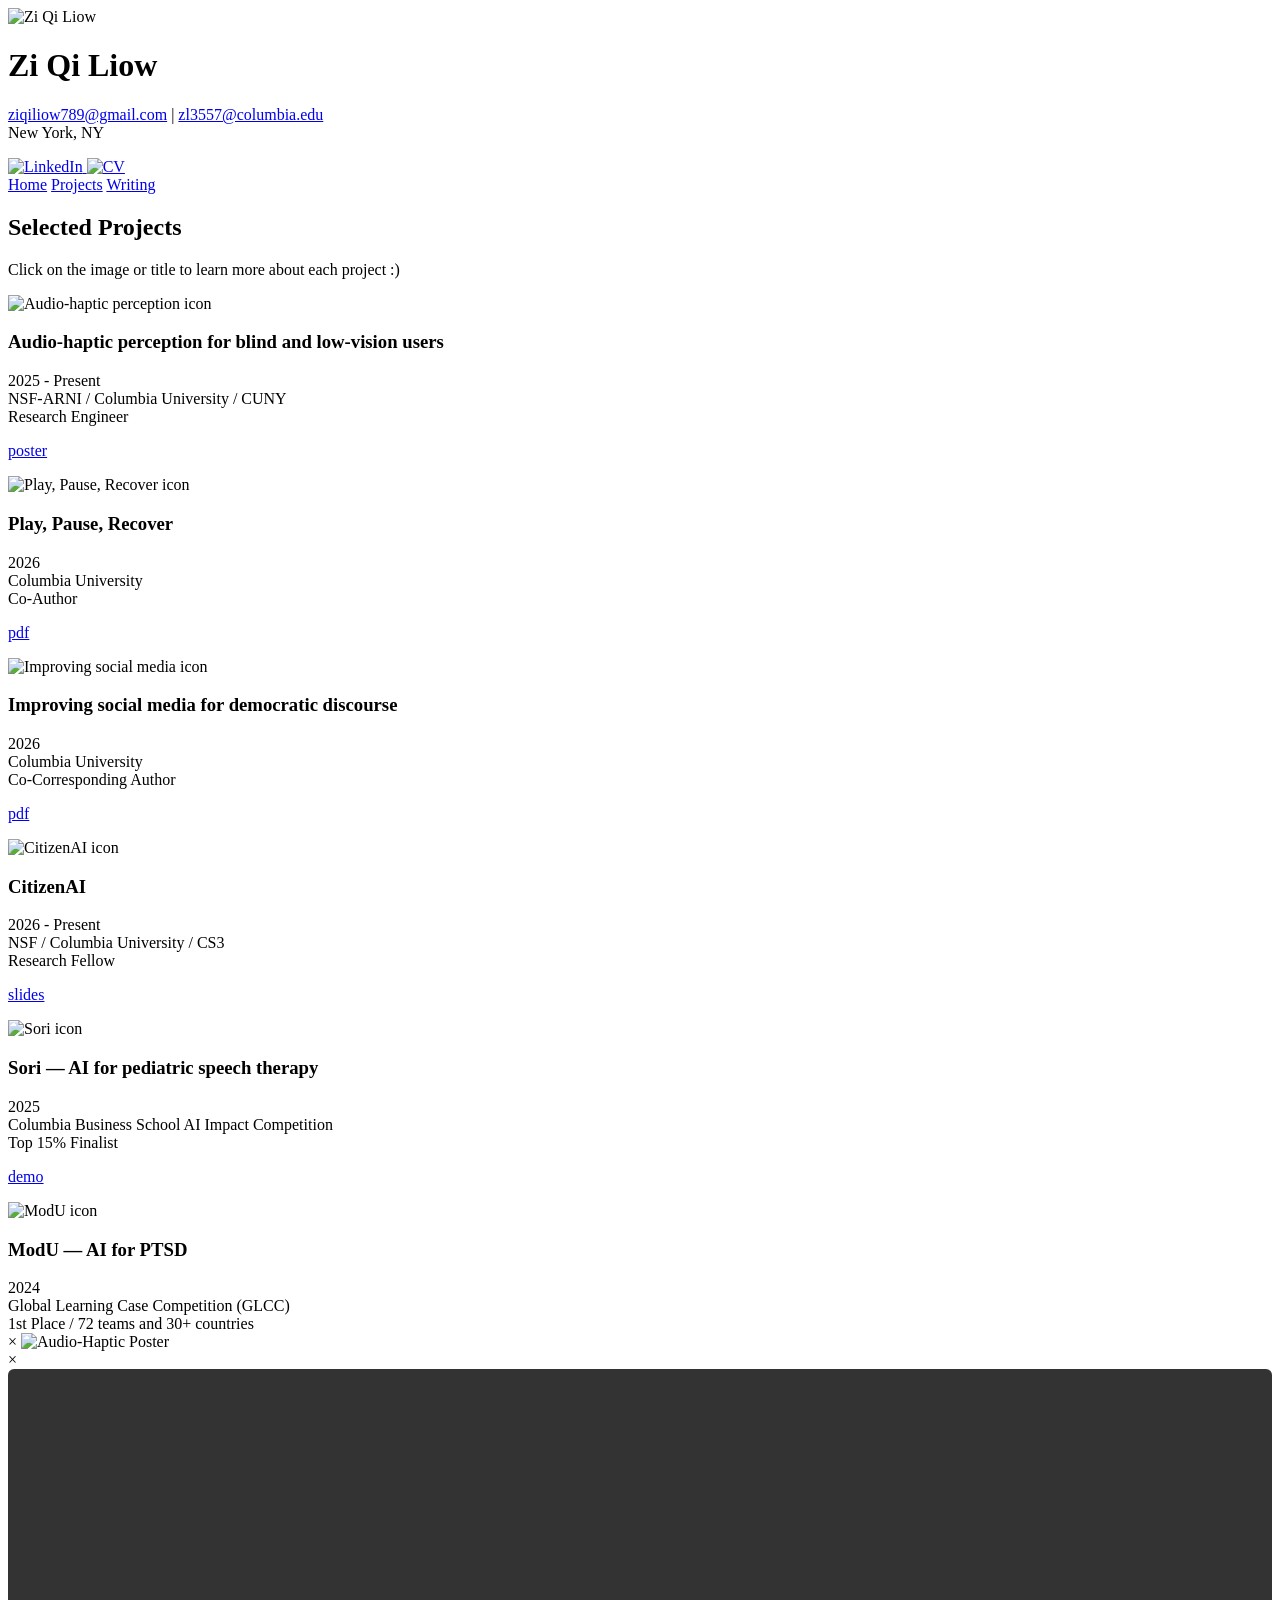
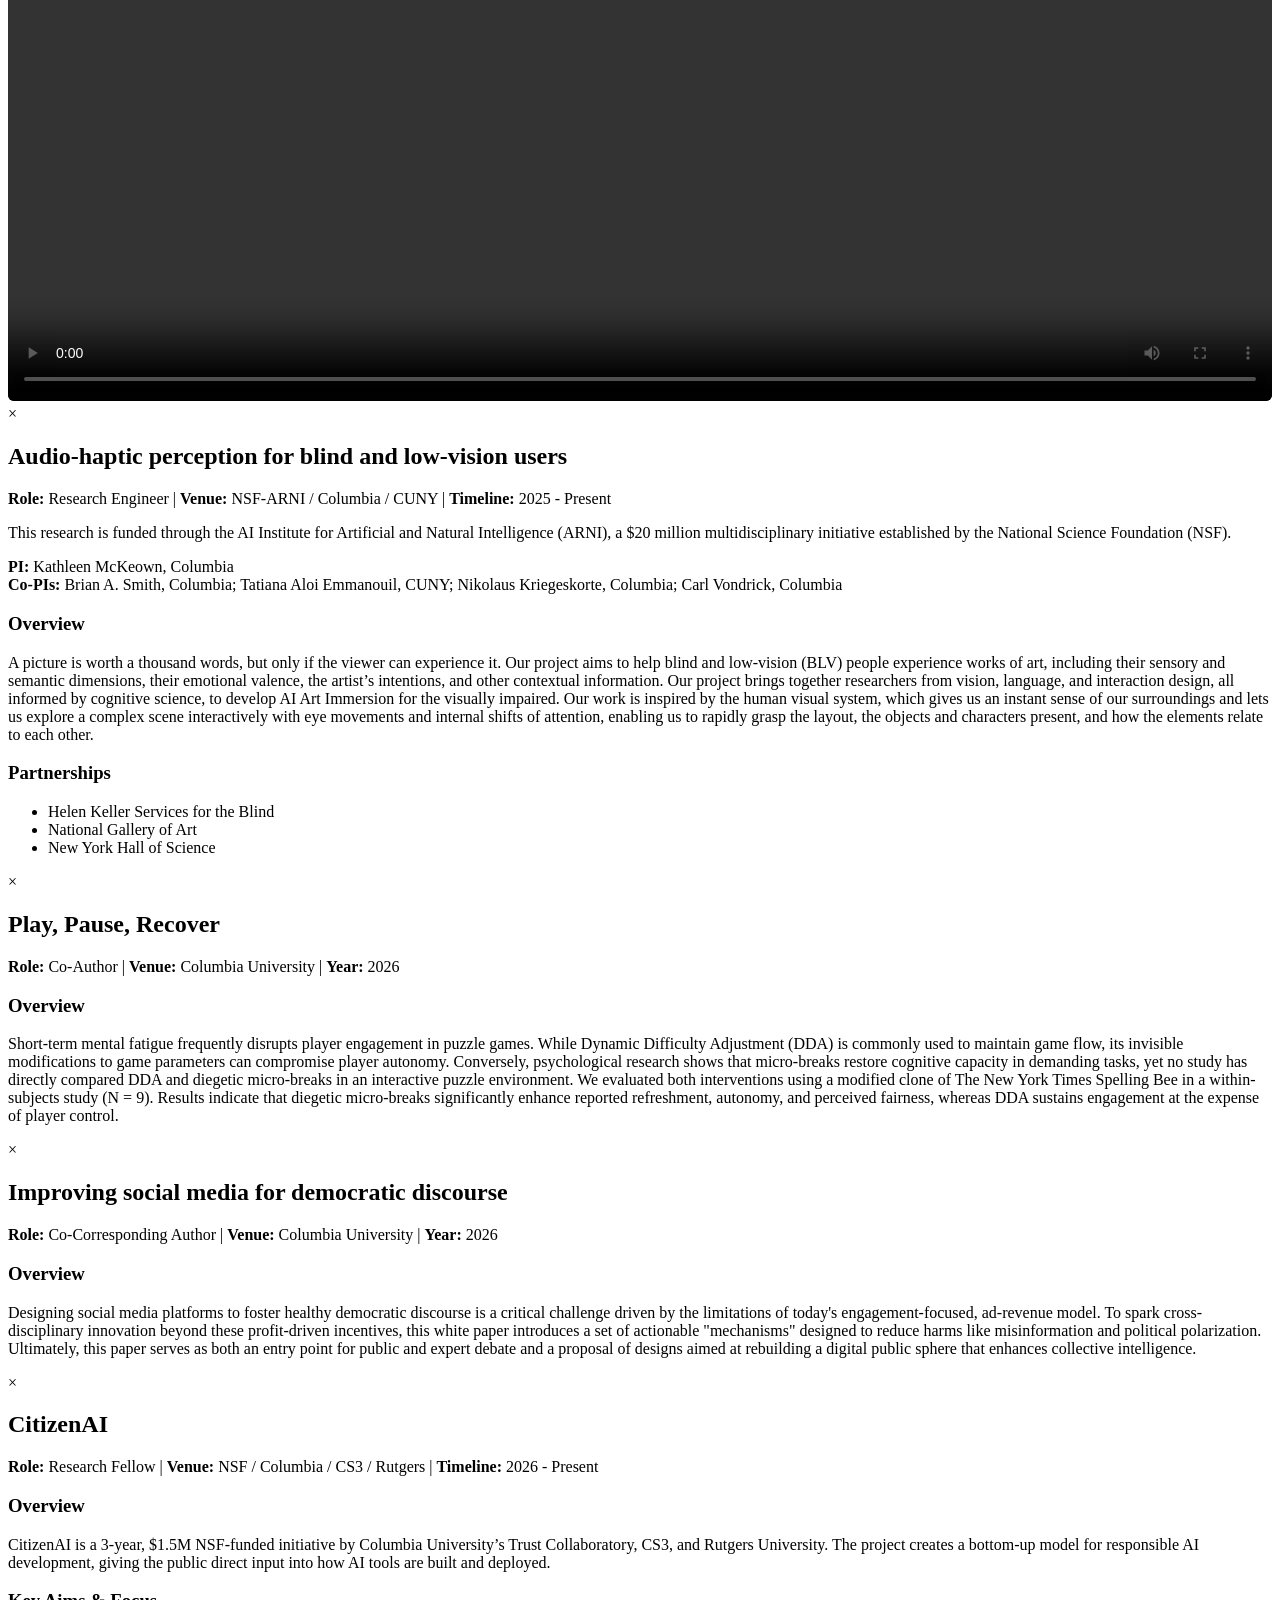
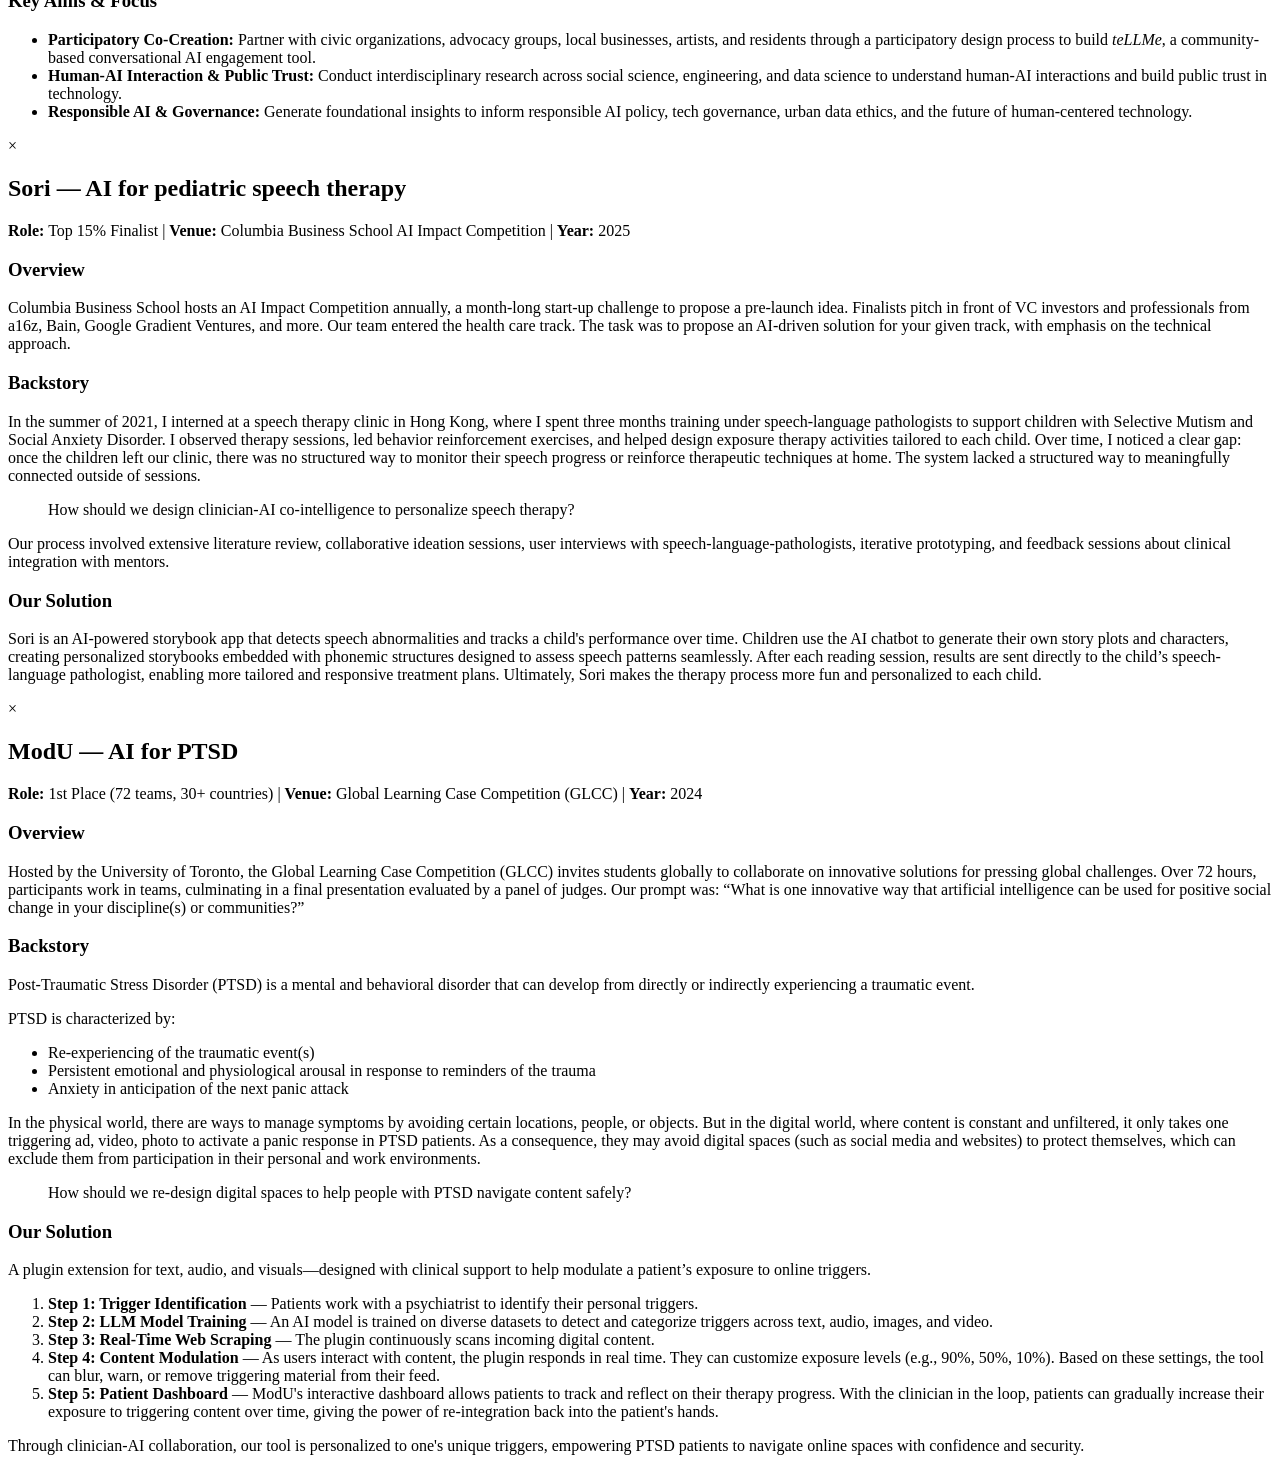
==== projects/index.html @ c27f3ff1 "update website nav" ====
<!DOCTYPE html>
<html lang="en">
<head>
  <meta charset="UTF-8">
  <meta name="viewport" content="width=device-width, initial-scale=1.0">
  <title>Projects - Zi Qi Liow</title>
  
  <!-- Favicon / Tab Icon -->
  <link rel="icon" type="image/png" href="website_icon.png">
  
  <!-- Google Fonts: Instrument Serif & Raleway -->
  <link rel="preconnect" href="https://fonts.googleapis.com">
  <link rel="preconnect" href="https://fonts.gstatic.com" crossorigin>
  <link href="https://fonts.googleapis.com/css2?family=Instrument+Serif:ital@0;1&family=Raleway:ital,wght@0,400;0,500;0,600;1,400&display=swap" rel="stylesheet">
  
  <link rel="stylesheet" href="style.css">
</head>
<body>

  <!-- Header & Navigation Bar -->
  <header class="header-container">
    <div class="profile-header">
      <div class="profile-photo">
        <img src="profile.jpg" alt="Zi Qi Liow">
      </div>
      <div class="profile-info">
        <h1>Zi Qi Liow</h1>
        <p class="contact-info">
          <a href="mailto:ziqiliow789@gmail.com">ziqiliow789@gmail.com</a> | 
          <a href="mailto:zl3557@columbia.edu">zl3557@columbia.edu</a><br>
          New York, NY
        </p>
        <div class="social-icons">
          <!-- LinkedIn Image Link -->
          <a href="https://www.linkedin.com/in/ziqiliow/" target="_blank" rel="noopener noreferrer" aria-label="LinkedIn">
            <img src="linkedin_logo.png" alt="LinkedIn" class="header-social-img">
          </a>
          <!-- CV Image Link -->
          <a href="https://drive.google.com/file/d/1fkq90Uz7b1A3cPRXqcvSa09ajLrAJp3x/view?usp=sharing" target="_blank" rel="noopener noreferrer" aria-label="CV">
            <img src="cv_logo.png" alt="CV" class="header-social-img">
          </a>
        </div>
      </div>
    </div>

   <!-- Full Width Navigation Bar -->
    <nav class="navbar">
      <div class="nav-content">
        <a href="/">Home</a>
        <a href="/projects" class="active">Projects</a>
        <a href="https://medium.com/@ziqiliow" target="_blank" rel="noopener noreferrer">Writing</a>
      </div>
    </nav>
  </header>

  <div class="container">
    
    <!-- Selected Projects Section -->
    <section id="projects" class="section">
      <div class="section-header-group">
        <h2>Selected Projects</h2>
        <p class="section-subtext">Click on the image or title to learn more about each project :)</p>
      </div>
      
      <!-- Project 1: Audio-Haptic -->
      <div class="project-card">
        <div class="project-image-placeholder clickable" onclick="openModal('audioHapticModal')">
          <img src="audiohaptic_icon.png" alt="Audio-haptic perception icon">
        </div>
        <div class="project-details">
          <div class="project-title-row">
            <h3 class="project-title clickable" onclick="openModal('audioHapticModal')">Audio-haptic perception for blind and low-vision users</h3>
            <span class="project-year">2025 - Present</span>
          </div>
          <div class="project-meta">NSF-ARNI / Columbia University / CUNY</div>
          <div class="project-role">Research Engineer</div>
          <p class="project-description">
            <a href="javascript:void(0)" onclick="openModal('posterImageModal')">poster</a>
          </p>
        </div>
      </div>

      <!-- Project 2: Play, Pause, Recover -->
      <div class="project-card">
        <div class="project-image-placeholder clickable" onclick="openModal('pppModal')">
          <img src="PPP_icon.png" alt="Play, Pause, Recover icon">
        </div>
        <div class="project-details">
          <div class="project-title-row">
            <h3 class="project-title clickable" onclick="openModal('pppModal')">Play, Pause, Recover</h3>
            <span class="project-year">2026</span>
          </div>
          <div class="project-meta">Columbia University</div>
          <div class="project-role">Co-Author</div>
          <p class="project-description">
            <a href="https://drive.google.com/file/d/1htiqvMEo8HlAUTI6R_zsqLbRY6SJNgIN/view?usp=sharing" target="_blank" rel="noopener noreferrer">pdf</a>
          </p>
        </div>
      </div>

      <!-- Project 3: Social Media -->
      <div class="project-card">
        <div class="project-image-placeholder clickable" onclick="openModal('socialMediaModal')">
          <img src="socialmedia_icon.png" alt="Improving social media icon">
        </div>
        <div class="project-details">
          <div class="project-title-row">
            <h3 class="project-title clickable" onclick="openModal('socialMediaModal')">Improving social media for democratic discourse</h3>
            <span class="project-year">2026</span>
          </div>
          <div class="project-meta">Columbia University</div>
          <div class="project-role">Co-Corresponding Author</div>
          <p class="project-authors"><a href="https://arxiv.org/abs/2610.10816" target="_blank" rel="noopener noreferrer">pdf</a></p>
        </div>
      </div>

      <!-- Project 4: CitizenAI -->
      <div class="project-card">
        <div class="project-image-placeholder clickable" onclick="openModal('citizenAiModal')">
          <img src="citizenai_icon.png" alt="CitizenAI icon">
        </div>
        <div class="project-details">
          <div class="project-title-row">
            <h3 class="project-title clickable" onclick="openModal('citizenAiModal')">CitizenAI</h3>
            <span class="project-year">2026 - Present</span>
          </div>
          <div class="project-meta">NSF / Columbia University / CS3</div>
          <div class="project-role">Research Fellow</div>
          <p class="project-description">
            <a href="https://www.canva.com/design/DAGhzsCdu3I/_GArmfffv_qu-0edyMiFbg/view?utm_content=DAGhzsCdu3I&utm_campaign=designshare&utm_medium=link2&utm_source=uniquelinks&utlId=hb4d98f7721" target="_blank" rel="noopener noreferrer">slides</a>
          </p>
        </div>
      </div>

      <!-- Project 5: Sori -->
      <div class="project-card">
        <div class="project-image-placeholder clickable" onclick="openModal('soriModal')">
          <img src="sori_icon.png" alt="Sori icon">
        </div>
        <div class="project-details">
          <div class="project-title-row">
            <h3 class="project-title clickable" onclick="openModal('soriModal')">Sori — AI for pediatric speech therapy</h3>
            <span class="project-year">2025</span>
          </div>
          <div class="project-meta">Columbia Business School AI Impact Competition</div>
          <div class="project-role">Top 15% Finalist</div>
          <p class="project-description">
            <a href="javascript:void(0)" onclick="openModal('soriDemoModal')">demo</a>
          </p>
        </div>
      </div>

      <!-- Project 6: ModU -->
      <div class="project-card">
        <div class="project-image-placeholder clickable" onclick="openModal('modUModal')">
          <img src="modu_icon.png" alt="ModU icon">
        </div>
        <div class="project-details">
          <div class="project-title-row">
            <h3 class="project-title clickable" onclick="openModal('modUModal')">ModU — AI for PTSD</h3>
            <span class="project-year">2024</span>
          </div>
          <div class="project-meta">Global Learning Case Competition (GLCC)</div>
          <div class="project-role">1st Place / 72 teams and 30+ countries</div>
        </div>
      </div>

    </section>

  </div>

  <!-- MODALS SECTION -->

  <!-- Modal 0: Audio-Haptic Poster Image Pop-Up -->
  <div id="posterImageModal" class="modal" role="dialog" aria-modal="true" onclick="closeModal('posterImageModal')">
    <div class="modal-content" onclick="event.stopPropagation()">
      <span class="close-btn" onclick="closeModal('posterImageModal')">&times;</span>
      <img src="audiohaptic_poster.jpg" alt="Audio-Haptic Poster">
    </div>
  </div>

  <!-- Modal 0.5: Sori Demo Video Pop-Up -->
  <div id="soriDemoModal" class="modal" role="dialog" aria-modal="true" onclick="closeModal('soriDemoModal')">
    <div class="modal-content video-modal-content" onclick="event.stopPropagation()">
      <span class="close-btn" onclick="closeModal('soriDemoModal')">&times;</span>
      <video id="soriVideo" controls style="width: 100%; border-radius: 6px;">
        <source src="sori_demo.mp4" type="video/mp4">
        Your browser does not support the video tag.
      </video>
    </div>
  </div>

  <!-- Modal 1: Audio-Haptic -->
  <div id="audioHapticModal" class="modal" role="dialog" aria-modal="true" onclick="closeModal('audioHapticModal')">
    <div class="modal-content project-modal-content" onclick="event.stopPropagation()">
      <span class="close-btn" onclick="closeModal('audioHapticModal')">&times;</span>
      <h2>Audio-haptic perception for blind and low-vision users</h2>
      <div class="modal-meta-bar">
        <span><strong>Role:</strong> Research Engineer</span> | 
        <span><strong>Venue:</strong> NSF-ARNI / Columbia / CUNY</span> | 
        <span><strong>Timeline:</strong> 2025 - Present</span>
      </div>
      <div class="modal-body">
        <p>
          This research is funded through the AI Institute for Artificial and Natural Intelligence (ARNI), a $20 million multidisciplinary initiative established by the National Science Foundation (NSF).
        </p>
        <p>
          <strong>PI:</strong> Kathleen McKeown, Columbia<br>
          <strong>Co-PIs:</strong> Brian A. Smith, Columbia; Tatiana Aloi Emmanouil, CUNY; Nikolaus Kriegeskorte, Columbia; Carl Vondrick, Columbia
        </p>
        <h3>Overview</h3>
        <p>
          A picture is worth a thousand words, but only if the viewer can experience it. Our project aims to help blind and low-vision (BLV) people experience works of art, including their sensory and semantic dimensions, their emotional valence, the artist’s intentions, and other contextual information. Our project brings together researchers from vision, language, and interaction design, all informed by cognitive science, to develop AI Art Immersion for the visually impaired. Our work is inspired by the human visual system, which gives us an instant sense of our surroundings and lets us explore a complex scene interactively with eye movements and internal shifts of attention, enabling us to rapidly grasp the layout, the objects and characters present, and how the elements relate to each other.
        </p>
        <h3>Partnerships</h3>
        <ul>
          <li>Helen Keller Services for the Blind</li>
          <li>National Gallery of Art</li>
          <li>New York Hall of Science</li>
        </ul>
      </div>
    </div>
  </div>

  <!-- Modal 2: Play, Pause, Recover -->
  <div id="pppModal" class="modal" role="dialog" aria-modal="true" onclick="closeModal('pppModal')">
    <div class="modal-content project-modal-content" onclick="event.stopPropagation()">
      <span class="close-btn" onclick="closeModal('pppModal')">&times;</span>
      <h2>Play, Pause, Recover</h2>
      <div class="modal-meta-bar">
        <span><strong>Role:</strong> Co-Author</span> | 
        <span><strong>Venue:</strong> Columbia University</span> | 
        <span><strong>Year:</strong> 2026</span>
      </div>
      <div class="modal-body">
        <h3>Overview</h3>
        <p>
          Short-term mental fatigue frequently disrupts player engagement in puzzle games. While Dynamic Difficulty Adjustment (DDA) is commonly used to maintain game flow, its invisible modifications to game parameters can compromise player autonomy. Conversely, psychological research shows that micro-breaks restore cognitive capacity in demanding tasks, yet no study has directly compared DDA and diegetic micro-breaks in an interactive puzzle environment. We evaluated both interventions using a modified clone of The New York Times Spelling Bee in a within-subjects study (N = 9). Results indicate that diegetic micro-breaks significantly enhance reported refreshment, autonomy, and perceived fairness, whereas DDA sustains engagement at the expense of player control.
        </p>
      </div>
    </div>
  </div>

  <!-- Modal 3: Social Media -->
  <div id="socialMediaModal" class="modal" role="dialog" aria-modal="true" onclick="closeModal('socialMediaModal')">
    <div class="modal-content project-modal-content" onclick="event.stopPropagation()">
      <span class="close-btn" onclick="closeModal('socialMediaModal')">&times;</span>
      <h2>Improving social media for democratic discourse</h2>
      <div class="modal-meta-bar">
        <span><strong>Role:</strong> Co-Corresponding Author</span> | 
        <span><strong>Venue:</strong> Columbia University</span> | 
        <span><strong>Year:</strong> 2026</span>
      </div>
      <div class="modal-body">
        <h3>Overview</h3>
        <p>
          Designing social media platforms to foster healthy democratic discourse is a critical challenge driven by the limitations of today's engagement-focused, ad-revenue model. To spark cross-disciplinary innovation beyond these profit-driven incentives, this white paper introduces a set of actionable "mechanisms" designed to reduce harms like misinformation and political polarization. Ultimately, this paper serves as both an entry point for public and expert debate and a proposal of designs aimed at rebuilding a digital public sphere that enhances collective intelligence.
        </p>
      </div>
    </div>
  </div>

  <!-- Modal 4: CitizenAI -->
  <div id="citizenAiModal" class="modal" role="dialog" aria-modal="true" onclick="closeModal('citizenAiModal')">
    <div class="modal-content project-modal-content" onclick="event.stopPropagation()">
      <span class="close-btn" onclick="closeModal('citizenAiModal')">&times;</span>
      <h2>CitizenAI</h2>
      <div class="modal-meta-bar">
        <span><strong>Role:</strong> Research Fellow</span> | 
        <span><strong>Venue:</strong> NSF / Columbia / CS3 / Rutgers</span> | 
        <span><strong>Timeline:</strong> 2026 - Present</span>
      </div>
      <div class="modal-body">
        <h3>Overview</h3>
        <p>
          CitizenAI is a 3-year, $1.5M NSF-funded initiative by Columbia University’s Trust Collaboratory, CS3, and Rutgers University. The project creates a bottom-up model for responsible AI development, giving the public direct input into how AI tools are built and deployed.
        </p>
        <h3>Key Aims & Focus</h3>
        <ul>
          <li><strong>Participatory Co-Creation:</strong> Partner with civic organizations, advocacy groups, local businesses, artists, and residents through a participatory design process to build <em>teLLMe</em>, a community-based conversational AI engagement tool.</li>
          <li><strong>Human-AI Interaction & Public Trust:</strong> Conduct interdisciplinary research across social science, engineering, and data science to understand human-AI interactions and build public trust in technology.</li>
          <li><strong>Responsible AI & Governance:</strong> Generate foundational insights to inform responsible AI policy, tech governance, urban data ethics, and the future of human-centered technology.</li>
        </ul>
      </div>
    </div>
  </div>

  <!-- Modal 5: Sori -->
  <div id="soriModal" class="modal" role="dialog" aria-modal="true" onclick="closeModal('soriModal')">
    <div class="modal-content project-modal-content" onclick="event.stopPropagation()">
      <span class="close-btn" onclick="closeModal('soriModal')">&times;</span>
      <h2>Sori — AI for pediatric speech therapy</h2>
      <div class="modal-meta-bar">
        <span><strong>Role:</strong> Top 15% Finalist</span> | 
        <span><strong>Venue:</strong> Columbia Business School AI Impact Competition</span> | 
        <span><strong>Year:</strong> 2025</span>
      </div>
      <div class="modal-body">
        <h3>Overview</h3>
        <p>
          Columbia Business School hosts an AI Impact Competition annually, a month-long start-up challenge to propose a pre-launch idea. Finalists pitch in front of VC investors and professionals from a16z, Bain, Google Gradient Ventures, and more. Our team entered the health care track. The task was to propose an AI-driven solution for your given track, with emphasis on the technical approach.
        </p>
        <h3>Backstory</h3>
        <p>
          In the summer of 2021, I interned at a speech therapy clinic in Hong Kong, where I spent three months training under speech-language pathologists to support children with Selective Mutism and Social Anxiety Disorder. I observed therapy sessions, led behavior reinforcement exercises, and helped design exposure therapy activities tailored to each child. Over time, I noticed a clear gap: once the children left our clinic, there was no structured way to monitor their speech progress or reinforce therapeutic techniques at home. The system lacked a structured way to meaningfully connected outside of sessions.
        </p>
        <blockquote class="modal-prompt-quote">
          How should we design clinician-AI co-intelligence to personalize speech therapy?
        </blockquote>
        <p>
          Our process involved extensive literature review, collaborative ideation sessions, user interviews with speech-language-pathologists, iterative prototyping, and feedback sessions about clinical integration with mentors.
        </p>
        <h3>Our Solution</h3>
        <p>
          Sori is an AI-powered storybook app that detects speech abnormalities and tracks a child's performance over time. Children use the AI chatbot to generate their own story plots and characters, creating personalized storybooks embedded with phonemic structures designed to assess speech patterns seamlessly. After each reading session, results are sent directly to the child’s speech-language pathologist, enabling more tailored and responsive treatment plans. Ultimately, Sori makes the therapy process more fun and personalized to each child.
        </p>
      </div>
    </div>
  </div>

  <!-- Modal 6: ModU -->
  <div id="modUModal" class="modal" role="dialog" aria-modal="true" onclick="closeModal('modUModal')">
    <div class="modal-content project-modal-content" onclick="event.stopPropagation()">
      <span class="close-btn" onclick="closeModal('modUModal')">&times;</span>
      <h2>ModU — AI for PTSD</h2>
      <div class="modal-meta-bar">
        <span><strong>Role:</strong> 1st Place (72 teams, 30+ countries)</span> | 
        <span><strong>Venue:</strong> Global Learning Case Competition (GLCC)</span> | 
        <span><strong>Year:</strong> 2024</span>
      </div>
      <div class="modal-body">
        <h3>Overview</h3>
        <p>
          Hosted by the University of Toronto, the Global Learning Case Competition (GLCC) invites students globally to collaborate on innovative solutions for pressing global challenges. Over 72 hours, participants work in teams, culminating in a final presentation evaluated by a panel of judges. Our prompt was: “What is one innovative way that artificial intelligence can be used for positive social change in your discipline(s) or communities?”
        </p>
        <h3>Backstory</h3>
        <p>
          Post-Traumatic Stress Disorder (PTSD) is a mental and behavioral disorder that can develop from directly or indirectly experiencing a traumatic event.
        </p>
        <p>PTSD is characterized by:</p>
        <ul>
          <li>Re-experiencing of the traumatic event(s)</li>
          <li>Persistent emotional and physiological arousal in response to reminders of the trauma</li>
          <li>Anxiety in anticipation of the next panic attack</li>
        </ul>
        <p>
          In the physical world, there are ways to manage symptoms by avoiding certain locations, people, or objects. But in the digital world, where content is constant and unfiltered, it only takes one triggering ad, video, photo to activate a panic response in PTSD patients. As a consequence, they may avoid digital spaces (such as social media and websites) to protect themselves, which can exclude them from participation in their personal and work environments.
        </p>
        <blockquote class="modal-prompt-quote">
          How should we re-design digital spaces to help people with PTSD navigate content safely?
        </blockquote>
        <h3>Our Solution</h3>
        <p>
          A plugin extension for text, audio, and visuals—designed with clinical support to help modulate a patient’s exposure to online triggers.
        </p>
        <ol>
          <li><strong>Step 1: Trigger Identification</strong> — Patients work with a psychiatrist to identify their personal triggers.</li>
          <li><strong>Step 2: LLM Model Training</strong> — An AI model is trained on diverse datasets to detect and categorize triggers across text, audio, images, and video.</li>
          <li><strong>Step 3: Real-Time Web Scraping</strong> — The plugin continuously scans incoming digital content.</li>
          <li><strong>Step 4: Content Modulation</strong> — As users interact with content, the plugin responds in real time. They can customize exposure levels (e.g., 90%, 50%, 10%). Based on these settings, the tool can blur, warn, or remove triggering material from their feed.</li>
          <li><strong>Step 5: Patient Dashboard</strong> — ModU's interactive dashboard allows patients to track and reflect on their therapy progress. With the clinician in the loop, patients can gradually increase their exposure to triggering content over time, giving the power of re-integration back into the patient's hands.</li>
        </ol>
        <p>
          Through clinician-AI collaboration, our tool is personalized to one's unique triggers, empowering PTSD patients to navigate online spaces with confidence and security.
        </p>
      </div>
    </div>
  </div>

  <script>
    function openModal(id) {
      const modal = document.getElementById(id);
      if (modal) {
        modal.style.display = 'flex';
        document.body.style.overflow = 'hidden';
      }
    }

    function closeModal(id) {
      const modal = document.getElementById(id);
      if (modal) {
        modal.style.display = 'none';
        document.body.style.overflow = 'auto';
        if (id === 'soriDemoModal') {
          const video = document.getElementById('soriVideo');
          if (video) video.pause();
        }
      }
    }

    /* Close Modals on Escape Key Press */
    document.addEventListener('keydown', function(event) {
      if (event.key === 'Escape') {
        const modals = document.querySelectorAll('.modal');
        modals.forEach(modal => {
          modal.style.display = 'none';
        });
        document.body.style.overflow = 'auto';
        const video = document.getElementById('soriVideo');
        if (video) video.pause();
      }
    });
  </script>

</body>
</html>
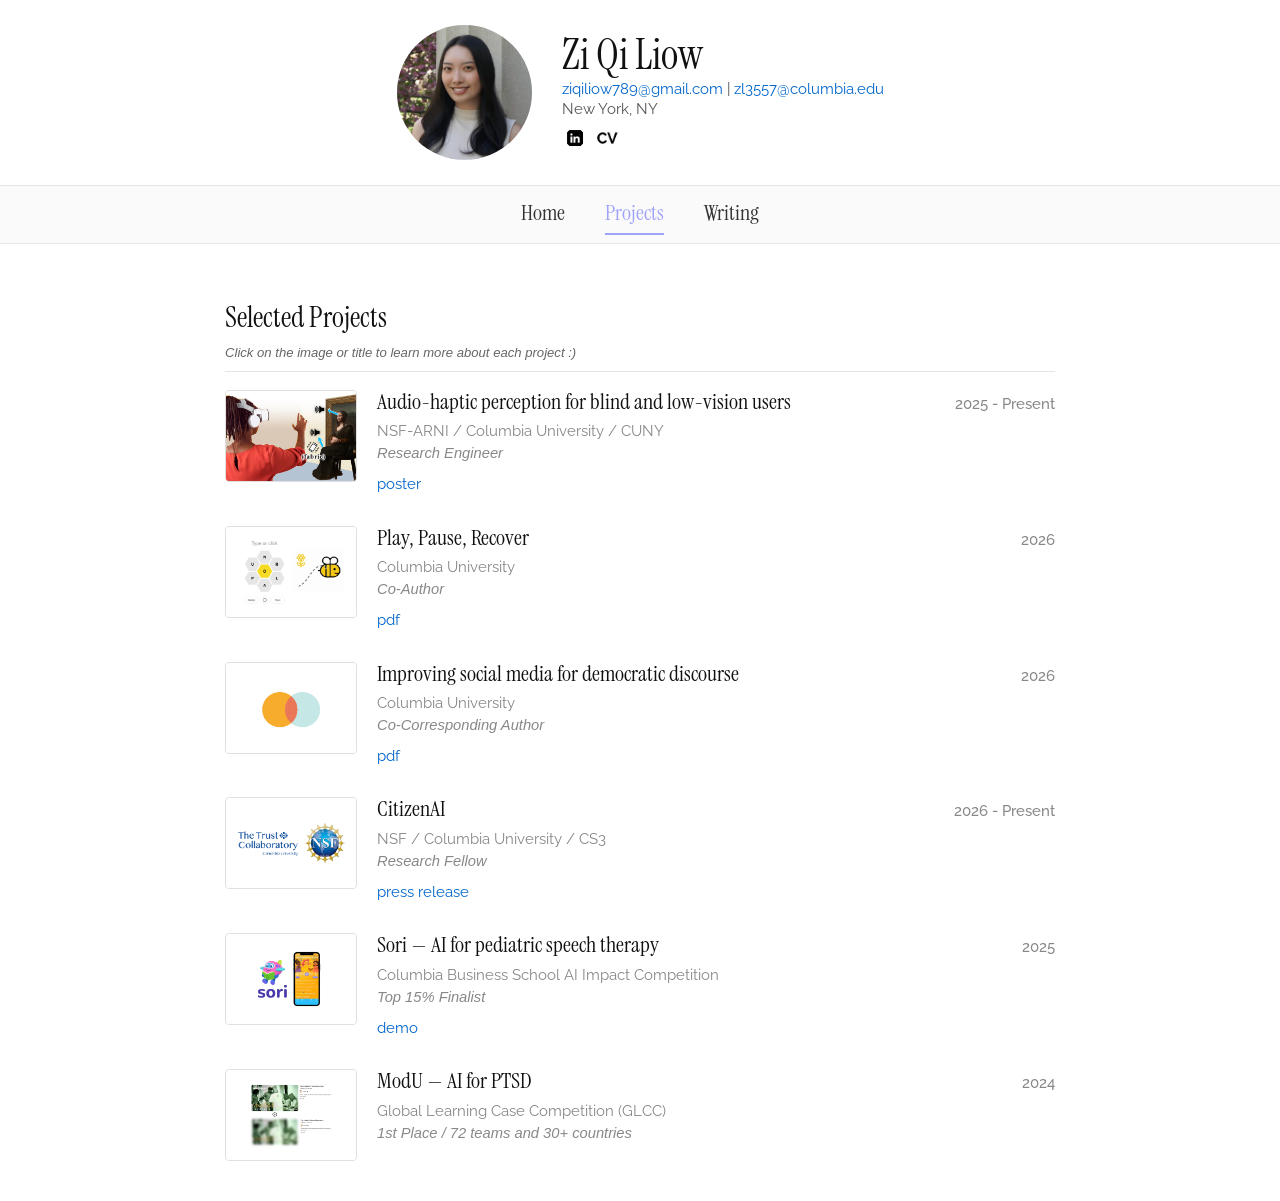
==== commit 69e089e0: "update" ====
--- a/projects/index.html
+++ b/projects/index.html
@@ -6,14 +6,15 @@
   <title>Projects - Zi Qi Liow</title>
   
   <!-- Favicon / Tab Icon -->
-  <link rel="icon" type="image/png" href="website_icon.png">
+  <link rel="icon" type="image/png" href="/website_icon.png">
   
   <!-- Google Fonts: Instrument Serif & Raleway -->
   <link rel="preconnect" href="https://fonts.googleapis.com">
   <link rel="preconnect" href="https://fonts.gstatic.com" crossorigin>
   <link href="https://fonts.googleapis.com/css2?family=Instrument+Serif:ital@0;1&family=Raleway:ital,wght@0,400;0,500;0,600;1,400&display=swap" rel="stylesheet">
   
-  <link rel="stylesheet" href="style.css">
+  <link rel="stylesheet" href="/style.css">
+  <link rel="canonical" href="https://ziqiliow.com/projects">
 </head>
 <body>
 
@@ -21,7 +22,7 @@
   <header class="header-container">
     <div class="profile-header">
       <div class="profile-photo">
-        <img src="profile.jpg" alt="Zi Qi Liow">
+        <img src="/profile.jpg" alt="Zi Qi Liow">
       </div>
       <div class="profile-info">
         <h1>Zi Qi Liow</h1>
@@ -33,11 +34,11 @@
         <div class="social-icons">
           <!-- LinkedIn Image Link -->
           <a href="https://www.linkedin.com/in/ziqiliow/" target="_blank" rel="noopener noreferrer" aria-label="LinkedIn">
-            <img src="linkedin_logo.png" alt="LinkedIn" class="header-social-img">
+            <img src="/linkedin_logo.png" alt="LinkedIn" class="header-social-img">
           </a>
           <!-- CV Image Link -->
-          <a href="https://drive.google.com/file/d/1fkq90Uz7b1A3cPRXqcvSa09ajLrAJp3x/view?usp=sharing" target="_blank" rel="noopener noreferrer" aria-label="CV">
-            <img src="cv_logo.png" alt="CV" class="header-social-img">
+          <a href="/cv" target="_blank" rel="noopener noreferrer">
+            <img src="/cv_logo.png" alt="CV" class="header-social-img">
           </a>
         </div>
       </div>
@@ -65,7 +66,7 @@
       <!-- Project 1: Audio-Haptic -->
       <div class="project-card">
         <div class="project-image-placeholder clickable" onclick="openModal('audioHapticModal')">
-          <img src="audiohaptic_icon.png" alt="Audio-haptic perception icon">
+          <img src="/audiohaptic_icon.png" alt="Audio-haptic perception icon">
         </div>
         <div class="project-details">
           <div class="project-title-row">
@@ -83,7 +84,7 @@
       <!-- Project 2: Play, Pause, Recover -->
       <div class="project-card">
         <div class="project-image-placeholder clickable" onclick="openModal('pppModal')">
-          <img src="PPP_icon.png" alt="Play, Pause, Recover icon">
+          <img src="/PPP_icon.png" alt="Play, Pause, Recover icon">
         </div>
         <div class="project-details">
           <div class="project-title-row">
@@ -101,7 +102,7 @@
       <!-- Project 3: Social Media -->
       <div class="project-card">
         <div class="project-image-placeholder clickable" onclick="openModal('socialMediaModal')">
-          <img src="socialmedia_icon.png" alt="Improving social media icon">
+          <img src="/socialmedia_icon.png" alt="Improving social media icon">
         </div>
         <div class="project-details">
           <div class="project-title-row">
@@ -110,14 +111,16 @@
           </div>
           <div class="project-meta">Columbia University</div>
           <div class="project-role">Co-Corresponding Author</div>
-          <p class="project-authors"><a href="https://arxiv.org/abs/2610.10816" target="_blank" rel="noopener noreferrer">pdf</a></p>
+          <p class="project-description">
+            <a href="https://arxiv.org/abs/2610.10816" target="_blank" rel="noopener noreferrer">pdf</a>
+          </p>
         </div>
       </div>
 
       <!-- Project 4: CitizenAI -->
       <div class="project-card">
         <div class="project-image-placeholder clickable" onclick="openModal('citizenAiModal')">
-          <img src="citizenai_icon.png" alt="CitizenAI icon">
+          <img src="/citizenai_icon.png" alt="CitizenAI icon">
         </div>
         <div class="project-details">
           <div class="project-title-row">
@@ -127,7 +130,7 @@
           <div class="project-meta">NSF / Columbia University / CS3</div>
           <div class="project-role">Research Fellow</div>
           <p class="project-description">
-            <a href="https://www.canva.com/design/DAGhzsCdu3I/_GArmfffv_qu-0edyMiFbg/view?utm_content=DAGhzsCdu3I&utm_campaign=designshare&utm_medium=link2&utm_source=uniquelinks&utlId=hb4d98f7721" target="_blank" rel="noopener noreferrer">slides</a>
+            <a href="https://static1.squarespace.com/static/631e3a6b49aa512bf1de4b11/t/6897735380fce05566d10770/1754755923260/Press+Release+teLLMe.pdf" target="_blank" rel="noopener noreferrer">press release</a>
           </p>
         </div>
       </div>
@@ -135,7 +138,7 @@
       <!-- Project 5: Sori -->
       <div class="project-card">
         <div class="project-image-placeholder clickable" onclick="openModal('soriModal')">
-          <img src="sori_icon.png" alt="Sori icon">
+          <img src="/sori_icon.png" alt="Sori icon">
         </div>
         <div class="project-details">
           <div class="project-title-row">
@@ -153,7 +156,7 @@
       <!-- Project 6: ModU -->
       <div class="project-card">
         <div class="project-image-placeholder clickable" onclick="openModal('modUModal')">
-          <img src="modu_icon.png" alt="ModU icon">
+          <img src="/modu_icon.png" alt="ModU icon">
         </div>
         <div class="project-details">
           <div class="project-title-row">
@@ -175,7 +178,7 @@
   <div id="posterImageModal" class="modal" role="dialog" aria-modal="true" onclick="closeModal('posterImageModal')">
     <div class="modal-content" onclick="event.stopPropagation()">
       <span class="close-btn" onclick="closeModal('posterImageModal')">&times;</span>
-      <img src="audiohaptic_poster.jpg" alt="Audio-Haptic Poster">
+      <img src="/audiohaptic_poster.jpg" alt="Audio-Haptic Poster">
     </div>
   </div>
 
@@ -184,7 +187,7 @@
     <div class="modal-content video-modal-content" onclick="event.stopPropagation()">
       <span class="close-btn" onclick="closeModal('soriDemoModal')">&times;</span>
       <video id="soriVideo" controls style="width: 100%; border-radius: 6px;">
-        <source src="sori_demo.mp4" type="video/mp4">
+        <source src="/sori_demo.mp4" type="video/mp4">
         Your browser does not support the video tag.
       </video>
     </div>
--- a/style.css
+++ b/style.css
@@ -0,0 +1,524 @@
+/* Font Setup & General Styling */
+body {
+  font-family: 'Raleway', -apple-system, BlinkMacSystemFont, "Segoe UI", Roboto, sans-serif;
+  line-height: 1.6;
+  color: #333333;
+  background-color: #ffffff;
+  margin: 0;
+  padding: 0;
+}
+
+body, p, span, div, li, a, .project-meta, .project-role, .project-year, .project-description {
+  font-family: 'Raleway', -apple-system, BlinkMacSystemFont, "Segoe UI", Roboto, sans-serif;
+}
+
+/* Main Container Layout */
+.container {
+  max-width: 860px;
+  margin: 25px auto;
+  padding: 0 15px;
+  box-sizing: border-box;
+}
+
+/* Headings with Instrument Serif */
+h1, h2, .project-title, .navbar a {
+  font-family: 'Instrument Serif', Georgia, serif;
+  font-weight: 400;
+  color: #111111;
+}
+
+/* Header Container (Top spacing matching bottom spacing) */
+.header-container {
+  width: 100%;
+  margin-top: 25px;
+  display: flex;
+  flex-direction: column;
+  align-items: center;
+}
+
+/* Side-by-Side Profile Header */
+.profile-header {
+  display: flex;
+  flex-direction: row;
+  align-items: center;
+  justify-content: center;
+  gap: 30px;
+  margin-top: 0;
+  margin-bottom: 25px;
+  max-width: 860px;
+  width: 100%;
+  padding: 0 15px;
+  box-sizing: border-box;
+}
+
+.profile-photo {
+  display: flex;
+  align-items: center;
+}
+
+.profile-photo img {
+  width: 135px;
+  height: 135px;
+  object-fit: cover;
+  border-radius: 50%;
+  background-color: #f0f0f0;
+  display: block;
+}
+
+.profile-info {
+  text-align: left;
+}
+
+.profile-info h1 {
+  margin: 0 0 2px 0;
+  font-size: 2.6rem;
+  line-height: 1.05;
+}
+
+.contact-info {
+  margin: 0;
+  color: #555555;
+  font-size: 0.92rem;
+  line-height: 1.35;
+}
+
+/* Social Icons Row (Aligned directly under text) */
+.social-icons {
+  display: flex;
+  gap: 6px;
+  align-items: center;
+  margin-top: 6px;
+  padding-left: 0;
+  justify-content: flex-start;
+}
+
+.social-icons a {
+  display: inline-flex;
+  align-items: center;
+  transition: transform 0.2s ease, opacity 0.2s ease;
+}
+
+.social-icons a:hover {
+  transform: translateY(-2px);
+  opacity: 0.8;
+}
+
+.header-social-img {
+  width: 26px;
+  height: 26px;
+  object-fit: contain;
+  display: block;
+}
+
+/* Global Link Styles */
+a {
+  color: #0066cc;
+  text-decoration: none;
+  transition: color 0.2s ease;
+}
+
+a:hover,
+a:active {
+  color: #a0a4f9 !important;
+  text-decoration: underline;
+}
+
+/* Full-Width Navigation Bar */
+.navbar {
+  width: 100%;
+  border-top: 1px solid #e5e5e5;
+  border-bottom: 1px solid #e5e5e5;
+  background-color: #fafafa;
+  margin-top: 0;
+  margin-bottom: 25px;
+}
+
+.nav-content {
+  max-width: 860px;
+  margin: 0 auto;
+  display: flex;
+  justify-content: center;
+  gap: 40px;
+  padding: 8px 15px;
+  box-sizing: border-box;
+}
+
+.navbar a {
+  font-size: 1.35rem;
+  color: #333333;
+  text-decoration: none;
+  padding: 2px 0;
+}
+
+.navbar a:hover,
+.navbar a:active,
+.navbar a.active {
+  color: #a0a4f9 !important;
+  border-bottom: 2px solid #a0a4f9;
+}
+
+/* Sections */
+.section {
+  margin-bottom: 40px;
+}
+
+.section h2 {
+  font-size: 1.8rem;
+  border-bottom: 1px solid #e5e5e5;
+  padding-bottom: 6px;
+  margin-bottom: 18px;
+}
+/* Section Subtext Placement (Above the horizontal line, smaller & italicized) */
+.section-subtext {
+  font-family: 'Raleway', -apple-system, BlinkMacSystemFont, "Segoe UI", Roboto, sans-serif;
+  font-style: italic;
+  font-size: 0.82rem;
+  color: #666666;
+  margin-top: 2px;
+  margin-bottom: 8px;
+}
+
+/* Adjust Section Heading Margin for Subtext Placement */
+/* Section Heading & Subtext Group (Horizontal line sits under the subtext) */
+.section h2 {
+  font-size: 1.8rem;
+  margin-top: 0;
+  margin-bottom: 2px;
+  border-bottom: none; /* Removed border from h2 */
+  padding-bottom: 0;
+}
+
+.section-subtext {
+  font-family: 'Raleway', -apple-system, BlinkMacSystemFont, "Segoe UI", Roboto, sans-serif;
+  font-style: italic;
+  font-size: 0.82rem;
+  color: #666666;
+  margin-top: 2px;
+  margin-bottom: 18px;
+  padding-bottom: 8px;
+  border-bottom: 1px solid #e5e5e5; /* Border now sits below the subtext */
+}
+
+/* Sori Demo Video Modal Matching White Project Modal Style */
+.modal-content.video-modal-content {
+  position: relative;
+  max-width: 580px; /* Same max-width as project modals */
+  max-height: 75vh;  /* Same max-height as project modals */
+  width: 90%;
+  background-color: #ffffff; /* White background matching rest of projects */
+  border-radius: 12px;
+  padding: 2rem 1.8rem;
+  box-shadow: 0 10px 30px rgba(0, 0, 0, 0.2);
+  overflow-y: auto;
+  box-sizing: border-box;
+}
+
+.modal-content.video-modal-content h2 {
+  font-family: 'Instrument Serif', Georgia, serif;
+  font-size: 1.8rem;
+  margin-top: 0;
+  margin-bottom: 0.4rem;
+  color: #111111;
+  line-height: 1.25;
+}
+
+.modal-content.video-modal-content video {
+  width: 100%;
+  border-radius: 6px;
+  margin-top: 0.5rem;
+  display: block;
+  outline: none;
+}
+
+/* Research Interests Grid Layout */
+.research-grid {
+  display: flex;
+  gap: 25px;
+  align-items: flex-start;
+}
+
+.research-text {
+  flex: 1;
+}
+
+.research-text p {
+  margin-top: 0;
+}
+
+.research-graphic {
+  width: 210px;
+  flex-shrink: 0;
+}
+
+.research-graphic img {
+  width: 100%;
+  height: auto;
+  border-radius: 4px;
+}
+
+/* Selected Projects Layout */
+.project-card {
+  display: flex;
+  gap: 20px;
+  margin-bottom: 30px;
+  align-items: flex-start;
+}
+
+.project-image-placeholder {
+  width: 130px;
+  height: 90px;
+  flex-shrink: 0;
+  background-color: #f8f8f8;
+  border-radius: 4px;
+  overflow: hidden;
+  border: 1px solid #e0e0e0;
+}
+
+.project-image-placeholder img {
+  width: 100%;
+  height: 100%;
+  object-fit: cover;
+}
+
+.project-details {
+  flex-grow: 1;
+}
+
+.project-title-row {
+  display: flex;
+  justify-content: space-between;
+  align-items: baseline;
+  gap: 15px;
+}
+
+.project-title {
+  font-size: 1.35rem;
+  margin: 0;
+  line-height: 1.2;
+}
+
+.project-year {
+  color: #888888;
+  font-size: 0.95rem;
+  font-weight: 500;
+  white-space: nowrap;
+}
+
+.project-meta {
+  color: #888888;
+  font-size: 0.92rem;
+  margin-top: 3px;
+}
+
+.project-role {
+  color: #888888;
+  font-size: 0.92rem;
+  font-style: italic;
+  margin-bottom: 6px;
+}
+
+.project-description {
+  margin: 0;
+  font-size: 0.92rem;
+  color: #555555;
+}
+
+/* Interactive Clickable Elements & Hover Animation */
+.clickable {
+  cursor: pointer;
+  transition: transform 0.2s ease, opacity 0.2s ease;
+}
+
+.clickable:hover {
+  transform: scale(1.025);
+  opacity: 0.9;
+}
+
+/* News Section Layout */
+.news-list {
+  list-style: none;
+  padding: 0;
+  margin: 0;
+}
+
+.news-list li {
+  display: flex;
+  gap: 25px;
+  margin-bottom: 14px;
+  font-size: 0.95rem;
+  align-items: baseline;
+}
+
+.news-date {
+  width: 85px;
+  flex-shrink: 0;
+  color: #777777;
+  font-weight: 500;
+}
+
+.news-content {
+  color: #333333;
+}
+
+/* Pop-Up Modal Styling */
+.modal {
+  display: none;
+  position: fixed;
+  z-index: 1000;
+  left: 0;
+  top: 0;
+  width: 100%;
+  height: 100%;
+  background-color: rgba(0, 0, 0, 0.65);
+  justify-content: center;
+  align-items: center;
+  padding: 1rem;
+}
+
+.modal-content.project-modal-content {
+  position: relative;
+  max-width: 580px;
+  max-height: 75vh;
+  width: 90%;
+  background-color: #ffffff;
+  border-radius: 12px;
+  padding: 2rem 1.8rem;
+  box-shadow: 0 10px 30px rgba(0, 0, 0, 0.2);
+  overflow-y: auto;
+  color: #222222;
+  text-align: left;
+}
+
+.modal-content img {
+  max-width: 100%;
+  max-height: 80vh;
+  display: block;
+}
+
+.project-modal-content h2 {
+  font-family: 'Instrument Serif', Georgia, serif;
+  font-size: 1.8rem;
+  margin-top: 0;
+  margin-bottom: 0.4rem;
+  color: #111111;
+  line-height: 1.25;
+}
+
+.modal-meta-bar {
+  font-size: 0.82rem;
+  color: #666666;
+  border-bottom: 1px solid #eeeeee;
+  padding-bottom: 0.8rem;
+  margin-bottom: 1.2rem;
+}
+
+.modal-body h3 {
+  font-family: 'Instrument Serif', Georgia, serif;
+  font-size: 1.3rem;
+  margin-top: 1.3rem;
+  margin-bottom: 0.4rem;
+  color: #222222;
+}
+
+.modal-body p, .modal-body li {
+  font-family: 'Raleway', -apple-system, BlinkMacSystemFont, "Segoe UI", Roboto, sans-serif;
+  font-size: 0.9rem;
+  line-height: 1.55;
+  color: #444444;
+  margin-bottom: 0.8rem;
+}
+
+.modal-body ul, .modal-body ol {
+  padding-left: 1.2rem;
+  margin-bottom: 1rem;
+}
+
+.modal-body li {
+  margin-bottom: 0.4rem;
+}
+
+.modal-prompt-quote {
+  font-family: 'Instrument Serif', Georgia, serif;
+  font-size: 1.35rem;
+  font-style: italic;
+  line-height: 1.3;
+  background-color: #f8f9fa;
+  border-left: 3px solid #a0a4f9;
+  margin: 1.2rem 0;
+  padding: 0.8rem 1.1rem;
+  color: #222222;
+}
+
+.close-btn {
+  position: absolute;
+  top: 0.8rem;
+  right: 1.2rem;
+  font-size: 1.8rem;
+  font-weight: bold;
+  color: #666666;
+  cursor: pointer;
+  line-height: 1;
+}
+
+.close-btn:hover {
+  color: #000000;
+}
+
+/* Responsive Adjustments */
+@media (max-width: 650px) {
+  .profile-header {
+    flex-direction: column;
+    text-align: center;
+  }
+
+  .container {
+    padding: 0 15px;
+  }
+
+  .profile-info {
+    text-align: center;
+  }
+
+  .social-icons {
+    justify-content: center;
+  }
+
+  .research-grid {
+    flex-direction: column;
+  }
+
+  .research-graphic {
+    width: 100%;
+    max-width: 260px;
+    margin: 0 auto;
+  }
+
+  .nav-content {
+    gap: 20px;
+    padding: 8px 15px;
+  }
+
+  .navbar a {
+    font-size: 1.15rem;
+  }
+
+  .project-card {
+    flex-direction: column;
+  }
+
+  .project-image-placeholder {
+    width: 100%;
+    height: 160px;
+  }
+
+  .project-title-row {
+    flex-direction: column;
+    gap: 2px;
+  }
+
+  .news-list li {
+    flex-direction: column;
+    gap: 4px;
+    margin-bottom: 16px;
+  }
+}
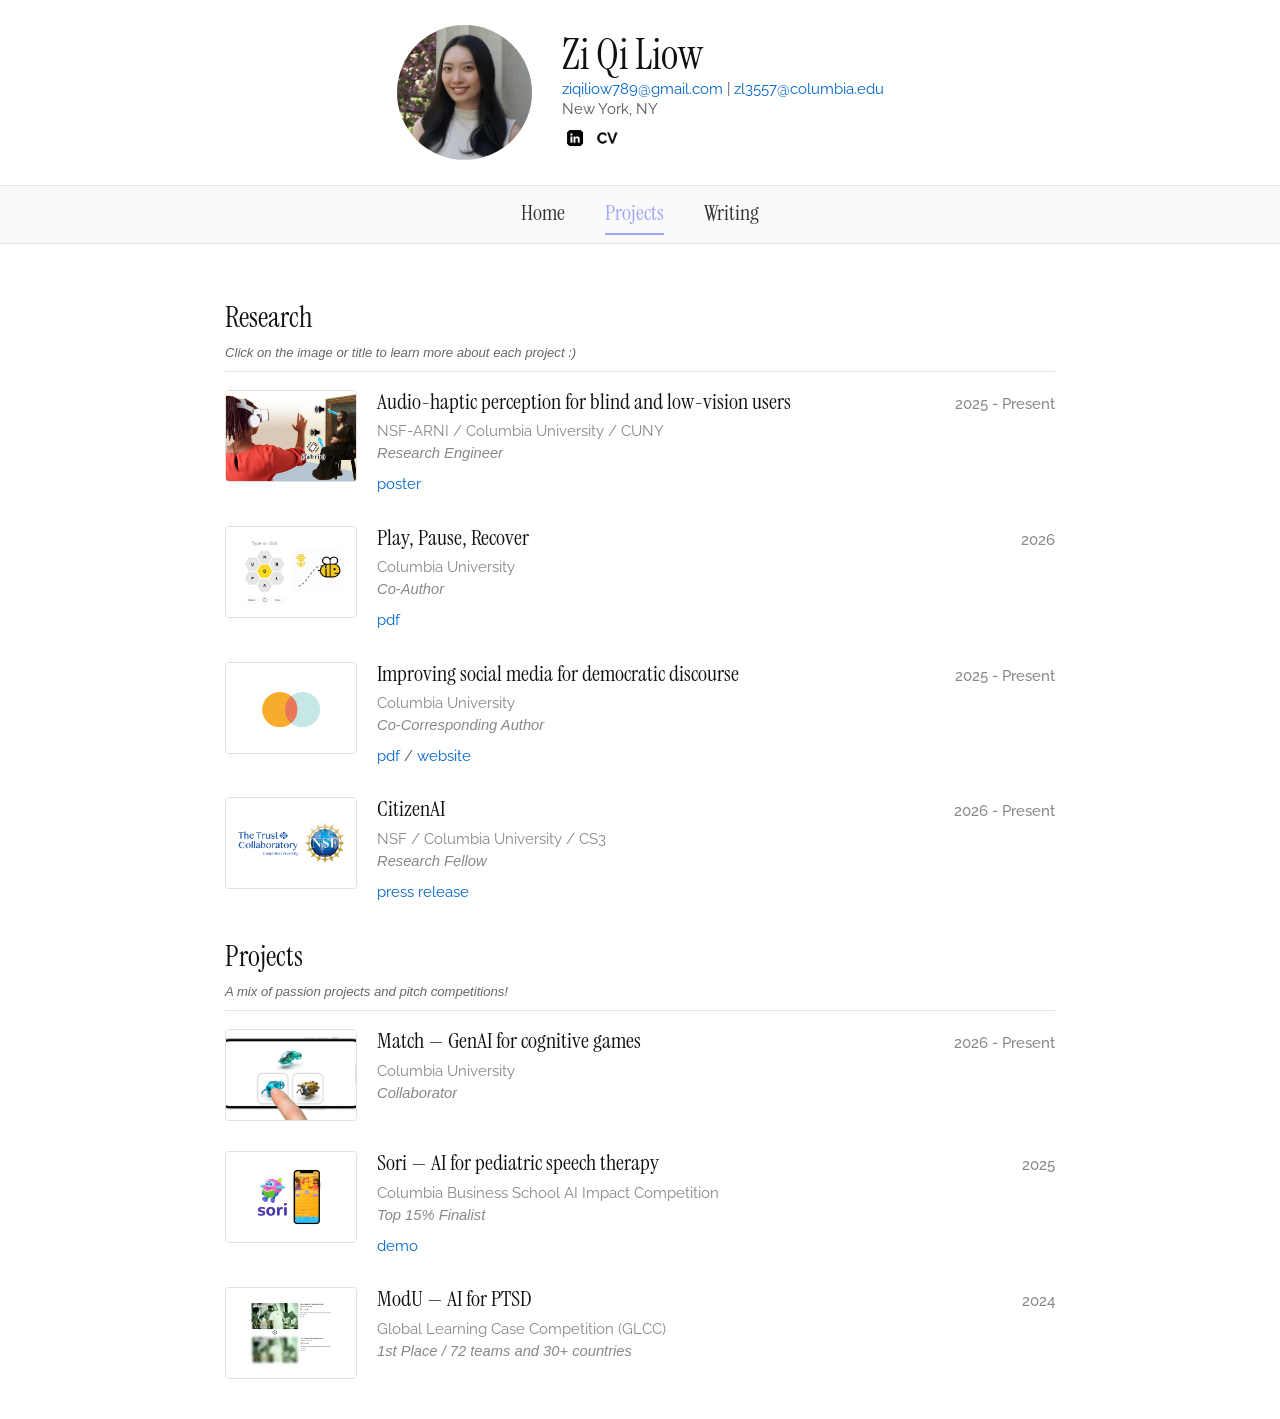
==== commit 85bf4c37: "update website w/ match project + other minor edits" ====
--- a/projects/index.html
+++ b/projects/index.html
@@ -56,10 +56,10 @@
 
   <div class="container">
     
-    <!-- Selected Projects Section -->
+    <!-- Selected Research Section -->
     <section id="projects" class="section">
       <div class="section-header-group">
-        <h2>Selected Projects</h2>
+        <h2>Research</h2>
         <p class="section-subtext">Click on the image or title to learn more about each project :)</p>
       </div>
       
@@ -107,16 +107,17 @@
         <div class="project-details">
           <div class="project-title-row">
             <h3 class="project-title clickable" onclick="openModal('socialMediaModal')">Improving social media for democratic discourse</h3>
-            <span class="project-year">2026</span>
+            <span class="project-year">2025 - Present</span>
           </div>
           <div class="project-meta">Columbia University</div>
           <div class="project-role">Co-Corresponding Author</div>
           <p class="project-description">
-            <a href="https://arxiv.org/abs/2610.10816" target="_blank" rel="noopener noreferrer">pdf</a>
+            <a href="https://arxiv.org/abs/2610.10816" target="_blank" rel="noopener noreferrer">pdf</a> / <a href="https://improving-social-media.vercel.app/#home" target="_blank" rel="noopener noreferrer">website</a>
           </p>
         </div>
       </div>
 
+    
       <!-- Project 4: CitizenAI -->
       <div class="project-card">
         <div class="project-image-placeholder clickable" onclick="openModal('citizenAiModal')">
@@ -135,7 +136,29 @@
         </div>
       </div>
 
-      <!-- Project 5: Sori -->
+          <!-- Selected Projects Section -->
+    <section id="projects" class="section">
+      <div class="section-header-group">
+        <h2>Projects</h2>
+        <p class="section-subtext">A mix of passion projects and pitch competitions!</p>
+      </div>
+
+      <!-- Project 5: Match -->
+      <div class="project-card">
+        <div class="project-image-placeholder clickable" onclick="openModal('matchModal')">
+          <img src="/match.png" alt="Match: genAI for cognitive games icon">
+        </div>
+        <div class="project-details">
+          <div class="project-title-row">
+            <h3 class="project-title clickable" onclick="openModal('matchModal')">Match — GenAI for cognitive games</h3>
+            <span class="project-year">2026 - Present</span>
+          </div>
+          <div class="project-meta">Columbia University</div>
+          <div class="project-role"><em>Collaborator</em></div>
+        </div>
+      </div>
+
+      <!-- Project 6: Sori -->
       <div class="project-card">
         <div class="project-image-placeholder clickable" onclick="openModal('soriModal')">
           <img src="/sori_icon.png" alt="Sori icon">
@@ -153,7 +176,7 @@
         </div>
       </div>
 
-      <!-- Project 6: ModU -->
+      <!-- Project 7: ModU -->
       <div class="project-card">
         <div class="project-image-placeholder clickable" onclick="openModal('modUModal')">
           <img src="/modu_icon.png" alt="ModU icon">
@@ -176,9 +199,9 @@
 
   <!-- Modal 0: Audio-Haptic Poster Image Pop-Up -->
   <div id="posterImageModal" class="modal" role="dialog" aria-modal="true" onclick="closeModal('posterImageModal')">
-    <div class="modal-content" onclick="event.stopPropagation()">
+    <div class="modal-content video-modal-content" onclick="event.stopPropagation()">
       <span class="close-btn" onclick="closeModal('posterImageModal')">&times;</span>
-      <img src="/audiohaptic_poster.jpg" alt="Audio-Haptic Poster">
+      <img src="/audiohaptic_poster.jpg" alt="Audio-Haptic Poster" style="width: 100%; border-radius: 6px; display: block;">
     </div>
   </div>
 
@@ -252,7 +275,7 @@
       <div class="modal-meta-bar">
         <span><strong>Role:</strong> Co-Corresponding Author</span> | 
         <span><strong>Venue:</strong> Columbia University</span> | 
-        <span><strong>Year:</strong> 2026</span>
+        <span><strong>Year:</strong> 2025-Present</span>
       </div>
       <div class="modal-body">
         <h3>Overview</h3>
@@ -288,7 +311,27 @@
     </div>
   </div>
 
-  <!-- Modal 5: Sori -->
+  <!-- Modal 5: Match -->
+  <div id="matchModal" class="modal" role="dialog" aria-modal="true" onclick="closeModal('matchModal')">
+    <div class="modal-content project-modal-content" onclick="event.stopPropagation()">
+      <span class="close-btn" onclick="closeModal('matchModal')">&times;</span>
+      <h2>Match: genAI for cognitive games</h2>
+      <div class="modal-meta-bar">
+        <span><strong>Role:</strong> <em>Collaborator</em></span> | 
+        <span><strong>Venue:</strong> Columbia University</span> | 
+        <span><strong>Year:</strong> 2026</span>
+      </div>
+      <div class="modal-body">
+        <h3>Overview</h3>
+        <p>
+          Current cognitive games rely on static tasks that can quickly lead to familiarity effects that lower engagement and compromise long-term accuracy. Because they rely on fixed asset sets, they only capture a snapshot of a user’s cognitive profile. Using generative AI, probabilistic modeling, and adaptive testing, we’re developing a cognitive game for children with Autism Spectrum Disorder (ASD). By generating personalized visual stimuli, the game maintains continuous novelty, keeps users engaged, and tracks how cognitive abilities evolve over time.
+        </p>
+      </div>
+    </div>
+  </div>
+
+
+  <!-- Modal 6: Sori -->
   <div id="soriModal" class="modal" role="dialog" aria-modal="true" onclick="closeModal('soriModal')">
     <div class="modal-content project-modal-content" onclick="event.stopPropagation()">
       <span class="close-btn" onclick="closeModal('soriModal')">&times;</span>
@@ -321,7 +364,7 @@
     </div>
   </div>
 
-  <!-- Modal 6: ModU -->
+  <!-- Modal 7: ModU -->
   <div id="modUModal" class="modal" role="dialog" aria-modal="true" onclick="closeModal('modUModal')">
     <div class="modal-content project-modal-content" onclick="event.stopPropagation()">
       <span class="close-btn" onclick="closeModal('modUModal')">&times;</span>
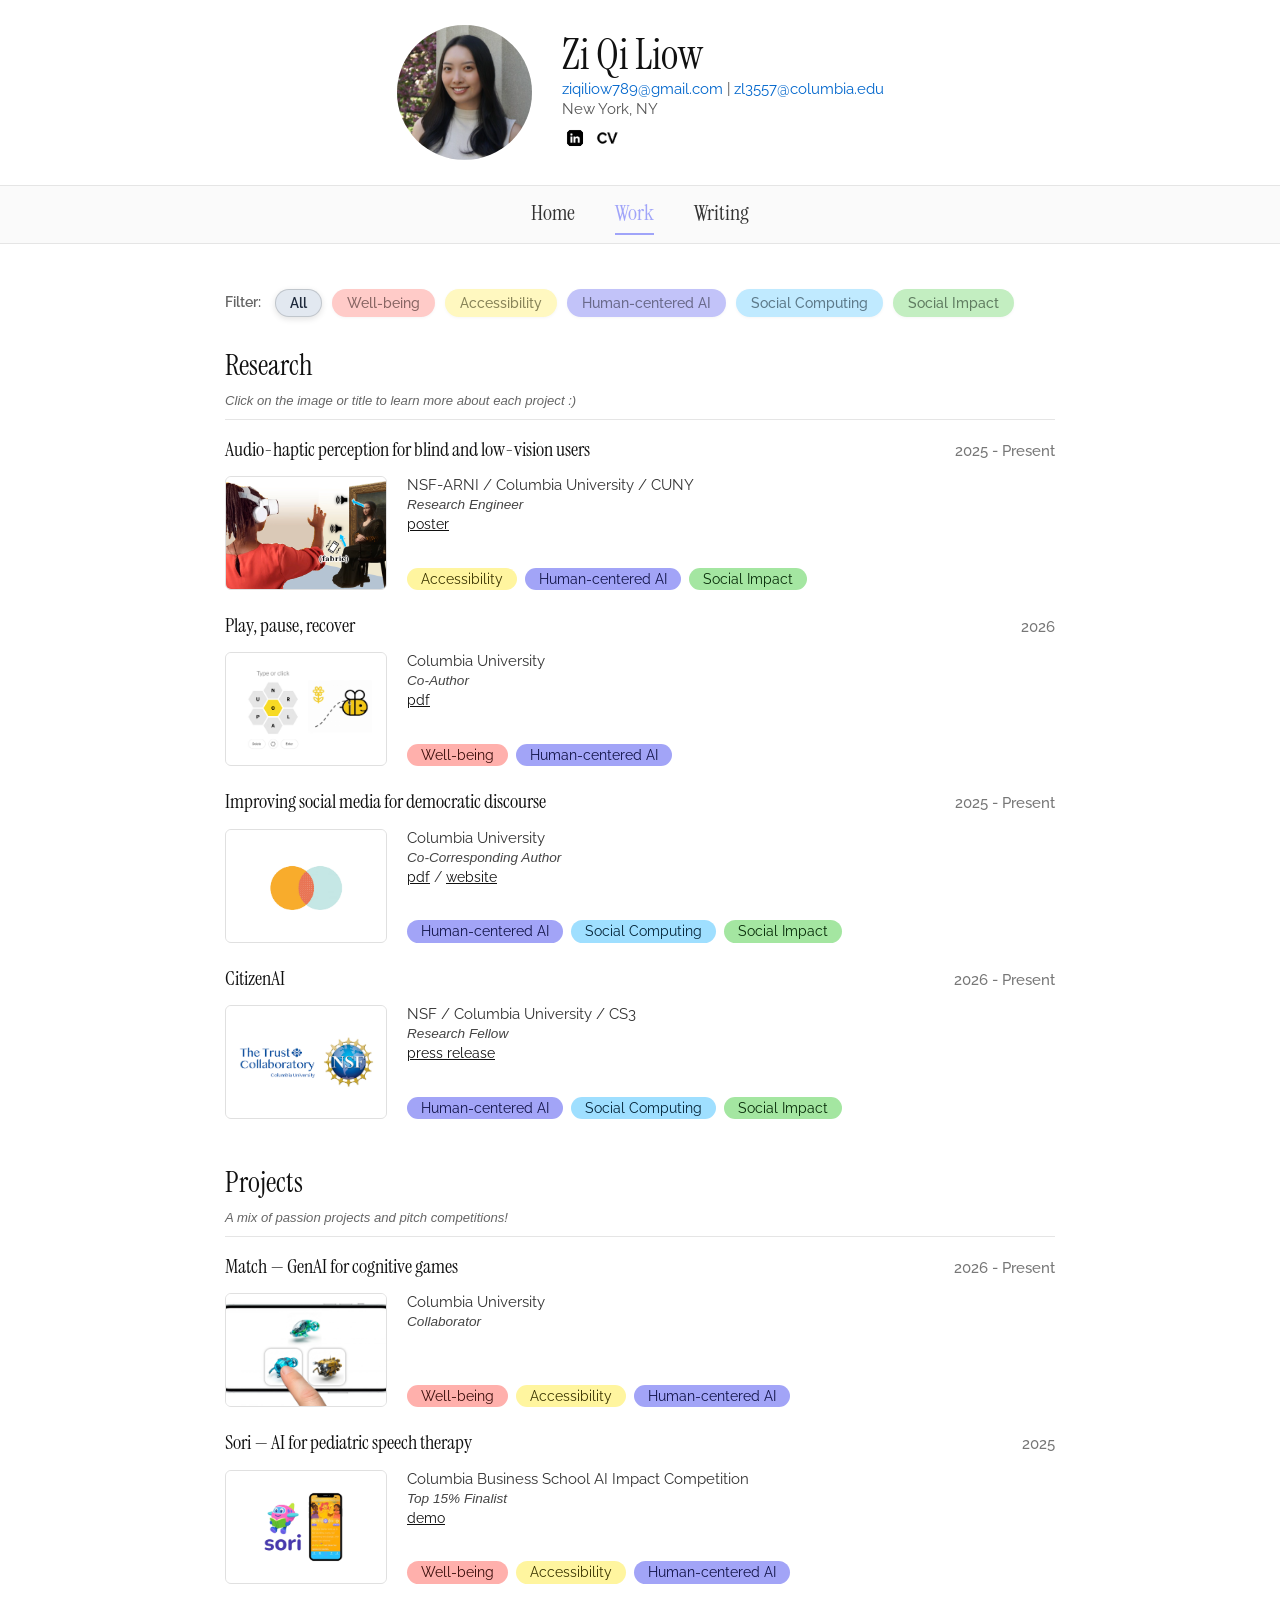
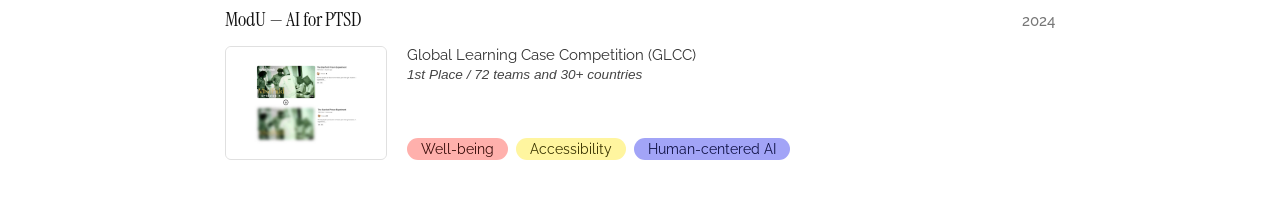
==== commit 6a3bd1fb: "changes v.3" ====
--- a/projects/index.html
+++ b/projects/index.html
@@ -15,6 +15,198 @@
   
   <link rel="stylesheet" href="/style.css">
   <link rel="canonical" href="https://ziqiliow.com/projects">
+
+  <style>
+    /* Tag Filter Bar Container */
+    .filter-bar-container {
+      width: 100%;
+      max-width: 860px;
+      margin: 20px auto 15px auto;
+      padding: 0 15px;
+      display: flex;
+      flex-wrap: wrap;
+      align-items: center;
+      gap: 10px;
+      box-sizing: border-box;
+    }
+
+    .filter-label {
+      font-family: 'Raleway', sans-serif;
+      font-size: 0.85rem;
+      font-weight: 600;
+      color: #666;
+      margin-right: 4px;
+    }
+
+    /* Tag Pills (Interactive Filter Bar) */
+    .tag-pill {
+      font-family: 'Raleway', sans-serif;
+      font-size: 0.85rem;
+      font-weight: 500;
+      padding: 5px 14px;
+      border-radius: 20px;
+      border: 1px solid transparent;
+      cursor: pointer;
+      user-select: none;
+      transition: all 0.2s ease;
+      opacity: 0.65;
+      display: inline-flex;
+      align-items: center;
+      box-shadow: 0 1px 3px rgba(0,0,0,0.05);
+    }
+
+    .tag-pill:hover {
+      opacity: 0.85;
+      transform: translateY(-1px);
+    }
+
+    .tag-pill.active {
+      opacity: 1;
+      font-weight: 600;
+      box-shadow: 0 2px 6px rgba(0,0,0,0.12);
+      border-color: rgba(0,0,0,0.15);
+    }
+
+    /* Color definitions for Tag Pills */
+    .tag-pill[data-tag="all"] { background-color: #e2e8f0; color: #1e293b; }
+    .tag-pill[data-tag="Well-being"] { background-color: #ffb0ac; color: #4a1512; }
+    .tag-pill[data-tag="Accessibility"] { background-color: #fff59f; color: #4a4300; }
+    .tag-pill[data-tag="Human-centered AI"] { background-color: #a2a4f7; color: #1b1b4d; }
+    .tag-pill[data-tag="Social Computing"] { background-color: #9fdfff; color: #08344d; }
+    .tag-pill[data-tag="Social Impact"] { background-color: #a4e6a1; color: #0d380e; }
+
+    /* Project Card Layout Restructuring */
+    .project-card {
+      display: flex;
+      flex-direction: column;
+      margin-bottom: 24px;
+      transition: opacity 0.3s ease, transform 0.3s ease;
+    }
+
+    .project-title-header {
+    display: flex;
+    justify-content: space-between;
+    align-items: baseline;
+    width: 100%;
+    margin: 0 0 3px 0;     /* small gap below the title */
+    padding: 0;
+}
+
+    .project-title-header h3 {
+      margin: 0;
+      font-family: 'Instrument Serif', serif;
+      font-size: 1.25rem;
+      font-weight: 400;
+      color: #111;
+      line-height: 1.1;
+    }
+
+    .project-year {
+      font-family: 'Raleway', sans-serif;
+      font-size: 0.95rem;
+      color: #777;
+    }
+
+    .project-body-row {
+      display: flex;
+      flex-direction: row;
+      align-items: stretch;
+      gap: 20px;
+      width: 100%;
+    }
+
+    /* Image Thumbnail Container */
+    .project-image-placeholder {
+      width: 160px;
+      height: 112px;
+      flex-shrink: 0;
+      border-radius: 6px;
+      overflow: hidden;
+      display: flex;
+      align-items: center;
+      justify-content: center;
+      background-color: #f5f5f5;
+    }
+
+    .project-image-placeholder img {
+      width: 100%;
+      height: 100%;
+      object-fit: cover;
+    }
+
+    /* Side details block */
+    .project-details-side {
+      display: flex;
+      flex-direction: column;
+      justify-content: space-between;
+      min-height: 112px;
+      box-sizing: border-box;
+    }
+
+    .project-info-text {
+      display: flex;
+      flex-direction: column;
+      gap: 2px;
+    }
+
+    .project-meta {
+      font-family: 'Raleway', sans-serif;
+      font-size: 0.95rem;
+      color: #333;
+      margin: 0;
+      line-height: 1.25;
+    }
+
+    .project-role {
+      font-family: 'Raleway', sans-serif;
+      font-size: 0.85rem;
+      font-style: italic;
+      color: #444;
+      margin: 0;
+      line-height: 1.25;
+    }
+
+    .project-links {
+      font-family: 'Raleway', sans-serif;
+      font-size: 0.85rem;
+      margin: 0;
+      line-height: 1.25;
+    }
+
+    .project-links a {
+      color: #111;
+      text-decoration: underline;
+    }
+
+    /* Tags displayed on individual Project Cards */
+    .project-tags {
+      display: flex;
+      flex-wrap: wrap;
+      gap: 8px;
+      margin-top: 8px;
+      margin-bottom: 0;
+    }
+
+    .card-tag {
+      font-family: 'Raleway', raleway;
+      font-size: 0.85rem;
+      padding: 3px 14px;
+      border-radius: 18px;
+      display: inline-block;
+      line-height: 1.2;
+      margin: 0;
+    }
+
+    .card-tag.tag-wellbeing { background-color: #ffb0ac; color: #3a0d0a; }
+    .card-tag.tag-accessibility { background-color: #fff59f; color: #3a3400; }
+    .card-tag.tag-hcai { background-color: #a2a4f7; color: #111347; }
+    .card-tag.tag-socialcomp { background-color: #9fdfff; color: #042438; }
+    .card-tag.tag-socialimpact { background-color: #a4e6a1; color: #072b08; }
+
+    .project-card.is-hidden {
+      display: none !important;
+    }
+  </style>
 </head>
 <body>
 
@@ -48,155 +240,226 @@
     <nav class="navbar">
       <div class="nav-content">
         <a href="/">Home</a>
-        <a href="/projects" class="active">Projects</a>
+        <a href="/Work" class="active">Work</a>
         <a href="https://medium.com/@ziqiliow" target="_blank" rel="noopener noreferrer">Writing</a>
       </div>
     </nav>
   </header>
+
+  <!-- Tag Filter Bar -->
+  <div class="filter-bar-container">
+    <span class="filter-label">Filter:</span>
+    <button class="tag-pill active" data-tag="all" onclick="toggleTag('all')">All</button>
+    <button class="tag-pill" data-tag="Well-being" onclick="toggleTag('Well-being')">Well-being</button>
+    <button class="tag-pill" data-tag="Accessibility" onclick="toggleTag('Accessibility')">Accessibility</button>
+    <button class="tag-pill" data-tag="Human-centered AI" onclick="toggleTag('Human-centered AI')">Human-centered AI</button>
+    <button class="tag-pill" data-tag="Social Computing" onclick="toggleTag('Social Computing')">Social Computing</button>
+    <button class="tag-pill" data-tag="Social Impact" onclick="toggleTag('Social Impact')">Social Impact</button>
+  </div>
 
   <div class="container">
     
     <!-- Selected Research Section -->
-    <section id="projects" class="section">
+    <section id="research-section" class="section">
       <div class="section-header-group">
         <h2>Research</h2>
         <p class="section-subtext">Click on the image or title to learn more about each project :)</p>
       </div>
       
       <!-- Project 1: Audio-Haptic -->
-      <div class="project-card">
-        <div class="project-image-placeholder clickable" onclick="openModal('audioHapticModal')">
-          <img src="/audiohaptic_icon.png" alt="Audio-haptic perception icon">
-        </div>
-        <div class="project-details">
-          <div class="project-title-row">
-            <h3 class="project-title clickable" onclick="openModal('audioHapticModal')">Audio-haptic perception for blind and low-vision users</h3>
-            <span class="project-year">2025 - Present</span>
-          </div>
-          <div class="project-meta">NSF-ARNI / Columbia University / CUNY</div>
-          <div class="project-role">Research Engineer</div>
-          <p class="project-description">
-            <a href="javascript:void(0)" onclick="openModal('posterImageModal')">poster</a>
-          </p>
+      <div class="project-card" data-tags="Accessibility,Human-centered AI,Social Impact">
+        <div class="project-title-header">
+          <h3 class="project-title clickable" onclick="openModal('audioHapticModal')">Audio-haptic perception for blind and low-vision users</h3>
+          <span class="project-year">2025 - Present</span>
+        </div>
+        <div class="project-body-row">
+          <div class="project-image-placeholder clickable" onclick="openModal('audioHapticModal')">
+            <img src="/audiohaptic_icon.png" alt="Audio-haptic perception icon">
+          </div>
+          <div class="project-details-side">
+            <div class="project-info-text">
+              <div class="project-meta">NSF-ARNI / Columbia University / CUNY</div>
+              <div class="project-role">Research Engineer</div>
+              <p class="project-links">
+                <a href="javascript:void(0)" onclick="openModal('posterImageModal')">poster</a>
+              </p>
+            </div>
+            <div class="project-tags">
+              <span class="card-tag tag-accessibility">Accessibility</span>
+              <span class="card-tag tag-hcai">Human-centered AI</span>
+              <span class="card-tag tag-socialimpact">Social Impact</span>
+            </div>
+          </div>
         </div>
       </div>
 
       <!-- Project 2: Play, Pause, Recover -->
-      <div class="project-card">
-        <div class="project-image-placeholder clickable" onclick="openModal('pppModal')">
-          <img src="/PPP_icon.png" alt="Play, Pause, Recover icon">
-        </div>
-        <div class="project-details">
-          <div class="project-title-row">
-            <h3 class="project-title clickable" onclick="openModal('pppModal')">Play, Pause, Recover</h3>
-            <span class="project-year">2026</span>
-          </div>
-          <div class="project-meta">Columbia University</div>
-          <div class="project-role">Co-Author</div>
-          <p class="project-description">
-            <a href="https://drive.google.com/file/d/1htiqvMEo8HlAUTI6R_zsqLbRY6SJNgIN/view?usp=sharing" target="_blank" rel="noopener noreferrer">pdf</a>
-          </p>
+      <div class="project-card" data-tags="Well-being,Human-centered AI">
+        <div class="project-title-header">
+          <h3 class="project-title clickable" onclick="openModal('pppModal')">Play, pause, recover</h3>
+          <span class="project-year">2026</span>
+        </div>
+        <div class="project-body-row">
+          <div class="project-image-placeholder clickable" onclick="openModal('pppModal')">
+            <img src="/PPP_icon.png" alt="Play, Pause, Recover icon">
+          </div>
+          <div class="project-details-side">
+            <div class="project-info-text">
+              <div class="project-meta">Columbia University</div>
+              <div class="project-role">Co-Author</div>
+              <p class="project-links">
+                <a href="https://drive.google.com/file/d/1htiqvMEo8HlAUTI6R_zsqLbRY6SJNgIN/view?usp=sharing" target="_blank" rel="noopener noreferrer">pdf</a>
+              </p>
+            </div>
+            <div class="project-tags">
+              <span class="card-tag tag-wellbeing">Well-being</span>
+              <span class="card-tag tag-hcai">Human-centered AI</span>
+            </div>
+          </div>
         </div>
       </div>
 
       <!-- Project 3: Social Media -->
-      <div class="project-card">
-        <div class="project-image-placeholder clickable" onclick="openModal('socialMediaModal')">
-          <img src="/socialmedia_icon.png" alt="Improving social media icon">
-        </div>
-        <div class="project-details">
-          <div class="project-title-row">
-            <h3 class="project-title clickable" onclick="openModal('socialMediaModal')">Improving social media for democratic discourse</h3>
-            <span class="project-year">2025 - Present</span>
-          </div>
-          <div class="project-meta">Columbia University</div>
-          <div class="project-role">Co-Corresponding Author</div>
-          <p class="project-description">
-            <a href="https://arxiv.org/abs/2610.10816" target="_blank" rel="noopener noreferrer">pdf</a> / <a href="https://improving-social-media.vercel.app/#home" target="_blank" rel="noopener noreferrer">website</a>
-          </p>
-        </div>
-      </div>
-
-    
+      <div class="project-card" data-tags="Human-centered AI,Social Computing,Social Impact">
+        <div class="project-title-header">
+          <h3 class="project-title clickable" onclick="openModal('socialMediaModal')">Improving social media for democratic discourse</h3>
+          <span class="project-year">2025 - Present</span>
+        </div>
+        <div class="project-body-row">
+          <div class="project-image-placeholder clickable" onclick="openModal('socialMediaModal')">
+            <img src="/socialmedia_icon.png" alt="Improving social media icon">
+          </div>
+          <div class="project-details-side">
+            <div class="project-info-text">
+              <div class="project-meta">Columbia University</div>
+              <div class="project-role">Co-Corresponding Author</div>
+              <p class="project-links">
+                <a href="https://arxiv.org/abs/2610.10816" target="_blank" rel="noopener noreferrer">pdf</a> / <a href="https://improving-social-media.vercel.app/#home" target="_blank" rel="noopener noreferrer">website</a>
+              </p>
+            </div>
+            <div class="project-tags">
+              <span class="card-tag tag-hcai">Human-centered AI</span>
+              <span class="card-tag tag-socialcomp">Social Computing</span>
+              <span class="card-tag tag-socialimpact">Social Impact</span>
+            </div>
+          </div>
+        </div>
+      </div>
+
       <!-- Project 4: CitizenAI -->
-      <div class="project-card">
-        <div class="project-image-placeholder clickable" onclick="openModal('citizenAiModal')">
-          <img src="/citizenai_icon.png" alt="CitizenAI icon">
-        </div>
-        <div class="project-details">
-          <div class="project-title-row">
-            <h3 class="project-title clickable" onclick="openModal('citizenAiModal')">CitizenAI</h3>
-            <span class="project-year">2026 - Present</span>
-          </div>
-          <div class="project-meta">NSF / Columbia University / CS3</div>
-          <div class="project-role">Research Fellow</div>
-          <p class="project-description">
-            <a href="https://static1.squarespace.com/static/631e3a6b49aa512bf1de4b11/t/6897735380fce05566d10770/1754755923260/Press+Release+teLLMe.pdf" target="_blank" rel="noopener noreferrer">press release</a>
-          </p>
-        </div>
-      </div>
-
-          <!-- Selected Projects Section -->
-    <section id="projects" class="section">
+      <div class="project-card" data-tags="Human-centered AI,Social Computing,Social Impact">
+        <div class="project-title-header">
+          <h3 class="project-title clickable" onclick="openModal('citizenAiModal')">CitizenAI</h3>
+          <span class="project-year">2026 - Present</span>
+        </div>
+        <div class="project-body-row">
+          <div class="project-image-placeholder clickable" onclick="openModal('citizenAiModal')">
+            <img src="/citizenai_icon.png" alt="CitizenAI icon">
+          </div>
+          <div class="project-details-side">
+            <div class="project-info-text">
+              <div class="project-meta">NSF / Columbia University / CS3</div>
+              <div class="project-role">Research Fellow</div>
+              <p class="project-links">
+                <a href="https://static1.squarespace.com/static/631e3a6b49aa512bf1de4b11/t/6897735380fce05566d10770/1754755923260/Press+Release+teLLMe.pdf" target="_blank" rel="noopener noreferrer">press release</a>
+              </p>
+            </div>
+            <div class="project-tags">
+              <span class="card-tag tag-hcai" >Human-centered AI</span>
+              <span class="card-tag tag-socialcomp">Social Computing</span>
+              <span class="card-tag tag-socialimpact">Social Impact</span>
+            </div>
+          </div>
+        </div>
+      </div>
+    </section>
+
+    <!-- Selected Projects Section -->
+    <section id="other-projects-section" class="section">
       <div class="section-header-group">
         <h2>Projects</h2>
         <p class="section-subtext">A mix of passion projects and pitch competitions!</p>
       </div>
 
       <!-- Project 5: Match -->
-      <div class="project-card">
-        <div class="project-image-placeholder clickable" onclick="openModal('matchModal')">
-          <img src="/match.png" alt="Match: genAI for cognitive games icon">
-        </div>
-        <div class="project-details">
-          <div class="project-title-row">
-            <h3 class="project-title clickable" onclick="openModal('matchModal')">Match — GenAI for cognitive games</h3>
-            <span class="project-year">2026 - Present</span>
-          </div>
-          <div class="project-meta">Columbia University</div>
-          <div class="project-role"><em>Collaborator</em></div>
+      <div class="project-card" data-tags="Well-being,Accessibility,Human-centered AI">
+        <div class="project-title-header">
+          <h3 class="project-title clickable" onclick="openModal('matchModal')">Match — GenAI for cognitive games</h3>
+          <span class="project-year">2026 - Present</span>
+        </div>
+        <div class="project-body-row">
+          <div class="project-image-placeholder clickable" onclick="openModal('matchModal')">
+            <img src="/match.png" alt="Match: genAI for cognitive games icon">
+          </div>
+          <div class="project-details-side">
+            <div class="project-info-text">
+              <div class="project-meta">Columbia University</div>
+              <div class="project-role"><em>Collaborator</em></div>
+            </div>
+            <div class="project-tags">
+              <span class="card-tag tag-wellbeing">Well-being</span>
+              <span class="card-tag tag-accessibility">Accessibility</span>
+              <span class="card-tag tag-hcai">Human-centered AI</span>
+            </div>
+          </div>
         </div>
       </div>
 
       <!-- Project 6: Sori -->
-      <div class="project-card">
-        <div class="project-image-placeholder clickable" onclick="openModal('soriModal')">
-          <img src="/sori_icon.png" alt="Sori icon">
-        </div>
-        <div class="project-details">
-          <div class="project-title-row">
-            <h3 class="project-title clickable" onclick="openModal('soriModal')">Sori — AI for pediatric speech therapy</h3>
-            <span class="project-year">2025</span>
-          </div>
-          <div class="project-meta">Columbia Business School AI Impact Competition</div>
-          <div class="project-role">Top 15% Finalist</div>
-          <p class="project-description">
-            <a href="javascript:void(0)" onclick="openModal('soriDemoModal')">demo</a>
-          </p>
+      <div class="project-card" data-tags="Well-being,Accessibility,Human-centered AI">
+        <div class="project-title-header">
+          <h3 class="project-title clickable" onclick="openModal('soriModal')">Sori — AI for pediatric speech therapy</h3>
+          <span class="project-year">2025</span>
+        </div>
+        <div class="project-body-row">
+          <div class="project-image-placeholder clickable" onclick="openModal('soriModal')">
+            <img src="/sori_icon.png" alt="Sori icon">
+          </div>
+          <div class="project-details-side">
+            <div class="project-info-text">
+              <div class="project-meta">Columbia Business School AI Impact Competition</div>
+              <div class="project-role">Top 15% Finalist</div>
+              <p class="project-links">
+                <a href="javascript:void(0)" onclick="openModal('soriDemoModal')">demo</a>
+              </p>
+            </div>
+            <div class="project-tags">
+              <span class="card-tag tag-wellbeing">Well-being</span>
+              <span class="card-tag tag-accessibility">Accessibility</span>
+              <span class="card-tag tag-hcai">Human-centered AI</span>
+            </div>
+          </div>
         </div>
       </div>
 
       <!-- Project 7: ModU -->
-      <div class="project-card">
-        <div class="project-image-placeholder clickable" onclick="openModal('modUModal')">
-          <img src="/modu_icon.png" alt="ModU icon">
-        </div>
-        <div class="project-details">
-          <div class="project-title-row">
-            <h3 class="project-title clickable" onclick="openModal('modUModal')">ModU — AI for PTSD</h3>
-            <span class="project-year">2024</span>
-          </div>
-          <div class="project-meta">Global Learning Case Competition (GLCC)</div>
-          <div class="project-role">1st Place / 72 teams and 30+ countries</div>
-        </div>
-      </div>
-
+      <div class="project-card" data-tags="Well-being,Accessibility,Human-centered AI">
+        <div class="project-title-header">
+          <h3 class="project-title clickable" onclick="openModal('modUModal')">ModU — AI for PTSD</h3>
+          <span class="project-year">2024</span>
+        </div>
+        <div class="project-body-row">
+          <div class="project-image-placeholder clickable" onclick="openModal('modUModal')">
+            <img src="/modu_icon.png" alt="ModU icon">
+          </div>
+          <div class="project-details-side">
+            <div class="project-info-text">
+              <div class="project-meta">Global Learning Case Competition (GLCC)</div>
+              <div class="project-role">1st Place / 72 teams and 30+ countries</div>
+            </div>
+            <div class="project-tags">
+              <span class="card-tag tag-wellbeing">Well-being</span>
+              <span class="card-tag tag-accessibility">Accessibility</span>
+              <span class="card-tag tag-hcai">Human-centered AI</span>
+            </div>
+          </div>
+        </div>
+      </div>
     </section>
 
   </div>
 
   <!-- MODALS SECTION -->
-
   <!-- Modal 0: Audio-Haptic Poster Image Pop-Up -->
   <div id="posterImageModal" class="modal" role="dialog" aria-modal="true" onclick="closeModal('posterImageModal')">
     <div class="modal-content video-modal-content" onclick="event.stopPropagation()">
@@ -330,7 +593,6 @@
     </div>
   </div>
 
-
   <!-- Modal 6: Sori -->
   <div id="soriModal" class="modal" role="dialog" aria-modal="true" onclick="closeModal('soriModal')">
     <div class="modal-content project-modal-content" onclick="event.stopPropagation()">
@@ -414,6 +676,69 @@
   </div>
 
   <script>
+    // Multi-select Tag Filtering Script
+    let activeTags = new Set(['all']);
+
+    function toggleTag(tagName) {
+      const allPill = document.querySelector('.tag-pill[data-tag="all"]');
+      
+      if (tagName === 'all') {
+        activeTags.clear();
+        activeTags.add('all');
+        document.querySelectorAll('.tag-pill').forEach(pill => {
+          pill.classList.remove('active');
+        });
+        allPill.classList.add('active');
+      } else {
+        if (activeTags.has('all')) {
+          activeTags.delete('all');
+          allPill.classList.remove('active');
+        }
+
+        const clickedPill = document.querySelector(`.tag-pill[data-tag="${tagName}"]`);
+        
+        if (activeTags.has(tagName)) {
+          activeTags.delete(tagName);
+          clickedPill.classList.remove('active');
+        } else {
+          activeTags.add(tagName);
+          clickedPill.classList.add('active');
+        }
+
+        // If no topic tags are active, default back to 'All'
+        if (activeTags.size === 0) {
+          activeTags.add('all');
+          allPill.classList.add('active');
+        }
+      }
+
+      filterProjects();
+    }
+
+    function filterProjects() {
+      const projects = document.querySelectorAll('.project-card');
+
+      projects.forEach(project => {
+        if (activeTags.has('all')) {
+          project.classList.remove('is-hidden');
+          return;
+        }
+
+        const projectTagsAttr = project.getAttribute('data-tags');
+        if (!projectTagsAttr) return;
+
+        const projectTagList = projectTagsAttr.split(',');
+        const isMatch = Array.from(activeTags).some(tag => projectTagList.includes(tag));
+
+        if (isMatch) {
+          project.classList.remove('is-hidden');
+        } else {
+          project.classList.add('is-hidden');
+        }
+      });
+    }
+
+    // Modal Operations
     function openModal(id) {
       const modal = document.getElementById(id);
       if (modal) {
--- a/style.css
+++ b/style.css
@@ -259,14 +259,14 @@
 /* Selected Projects Layout */
 .project-card {
   display: flex;
-  gap: 20px;
+  gap: 10px;
   margin-bottom: 30px;
   align-items: flex-start;
 }
 
 .project-image-placeholder {
-  width: 130px;
-  height: 90px;
+  width: 150px;
+  height: 110px;
   flex-shrink: 0;
   background-color: #f8f8f8;
   border-radius: 4px;
@@ -288,7 +288,7 @@
   display: flex;
   justify-content: space-between;
   align-items: baseline;
-  gap: 15px;
+  gap: 5px;
 }
 
 .project-title {
@@ -512,9 +512,12 @@
   }
 
   .project-title-row {
-    flex-direction: column;
-    gap: 2px;
-  }
+  display: flex;
+  justify-content: space-between;
+  align-items: baseline;
+  width: 100%;
+  margin-bottom: 2px; 
+}
 
   .news-list li {
     flex-direction: column;
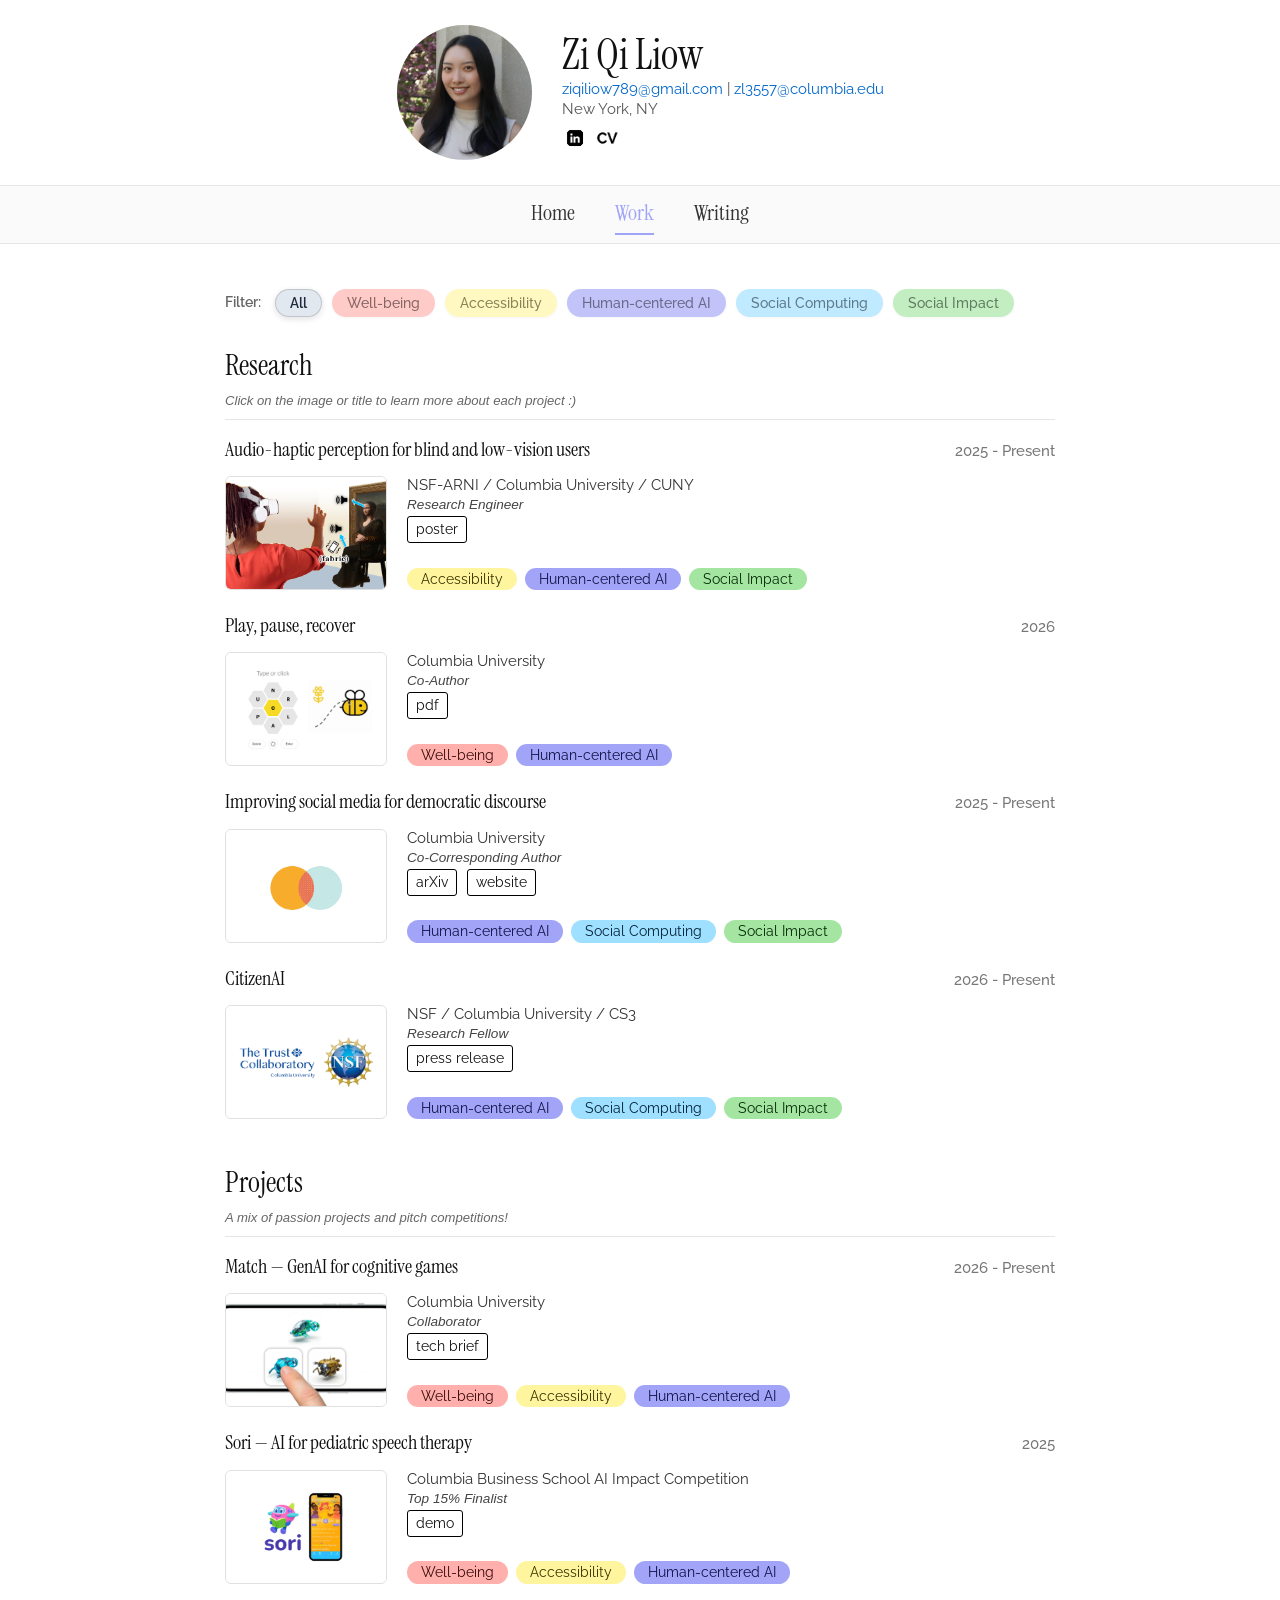
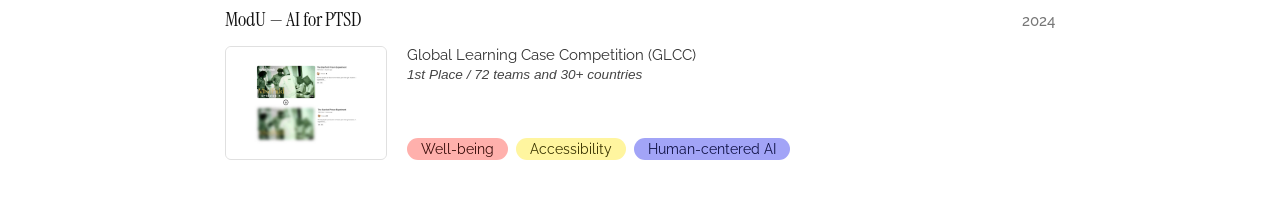
==== commit 21c2ce7e: "match ctv updates + general tweaks" ====
--- a/projects/index.html
+++ b/projects/index.html
@@ -334,7 +334,7 @@
               <div class="project-meta">Columbia University</div>
               <div class="project-role">Co-Corresponding Author</div>
               <p class="project-links">
-                <a href="https://arxiv.org/abs/2610.10816" target="_blank" rel="noopener noreferrer">pdf</a> / <a href="https://improving-social-media.vercel.app/#home" target="_blank" rel="noopener noreferrer">website</a>
+                <a href="https://arxiv.org/abs/2610.10816" target="_blank" rel="noopener noreferrer">arXiv</a> <a href="https://improving-social-media.vercel.app/#home" target="_blank" rel="noopener noreferrer">website</a>
               </p>
             </div>
             <div class="project-tags">
@@ -395,6 +395,9 @@
             <div class="project-info-text">
               <div class="project-meta">Columbia University</div>
               <div class="project-role"><em>Collaborator</em></div>
+              <p class="project-links">
+                <a href="https://inventions.techventures.columbia.edu/technologies/generative-ai-platform-for--CU26416" target="_blank" rel="noopener noreferrer">tech brief</a>
+              </p>
             </div>
             <div class="project-tags">
               <span class="card-tag tag-wellbeing">Well-being</span>
--- a/style.css
+++ b/style.css
@@ -524,4 +524,22 @@
     gap: 4px;
     margin-bottom: 16px;
   }
-}+
+}
+.project-links a {
+  display: inline-block;
+  border: 1px solid black; /* Thin black outline */
+  padding: 4px 8px;        /* Creates the box spacing around the text */
+  text-decoration: none;   /* Removes the default underline */
+  color: inherit;          /* Keeps your current text color */
+  margin-right: 6px;       /* Adds a little space between multiple links */
+  border-radius: 3px;      /* Optional: slightly rounds the box corners */
+  text-decoration: none !important;
+}
+
+/* Optional: Add a slight background color when hovered over */
+.project-links a:hover {
+  background-color: black !important; /* Fills the box with black */
+  color: white !important;            /* Changes the text to white */
+  text-decoration: none !important;   /* Keeps the underline hidden */
+}
